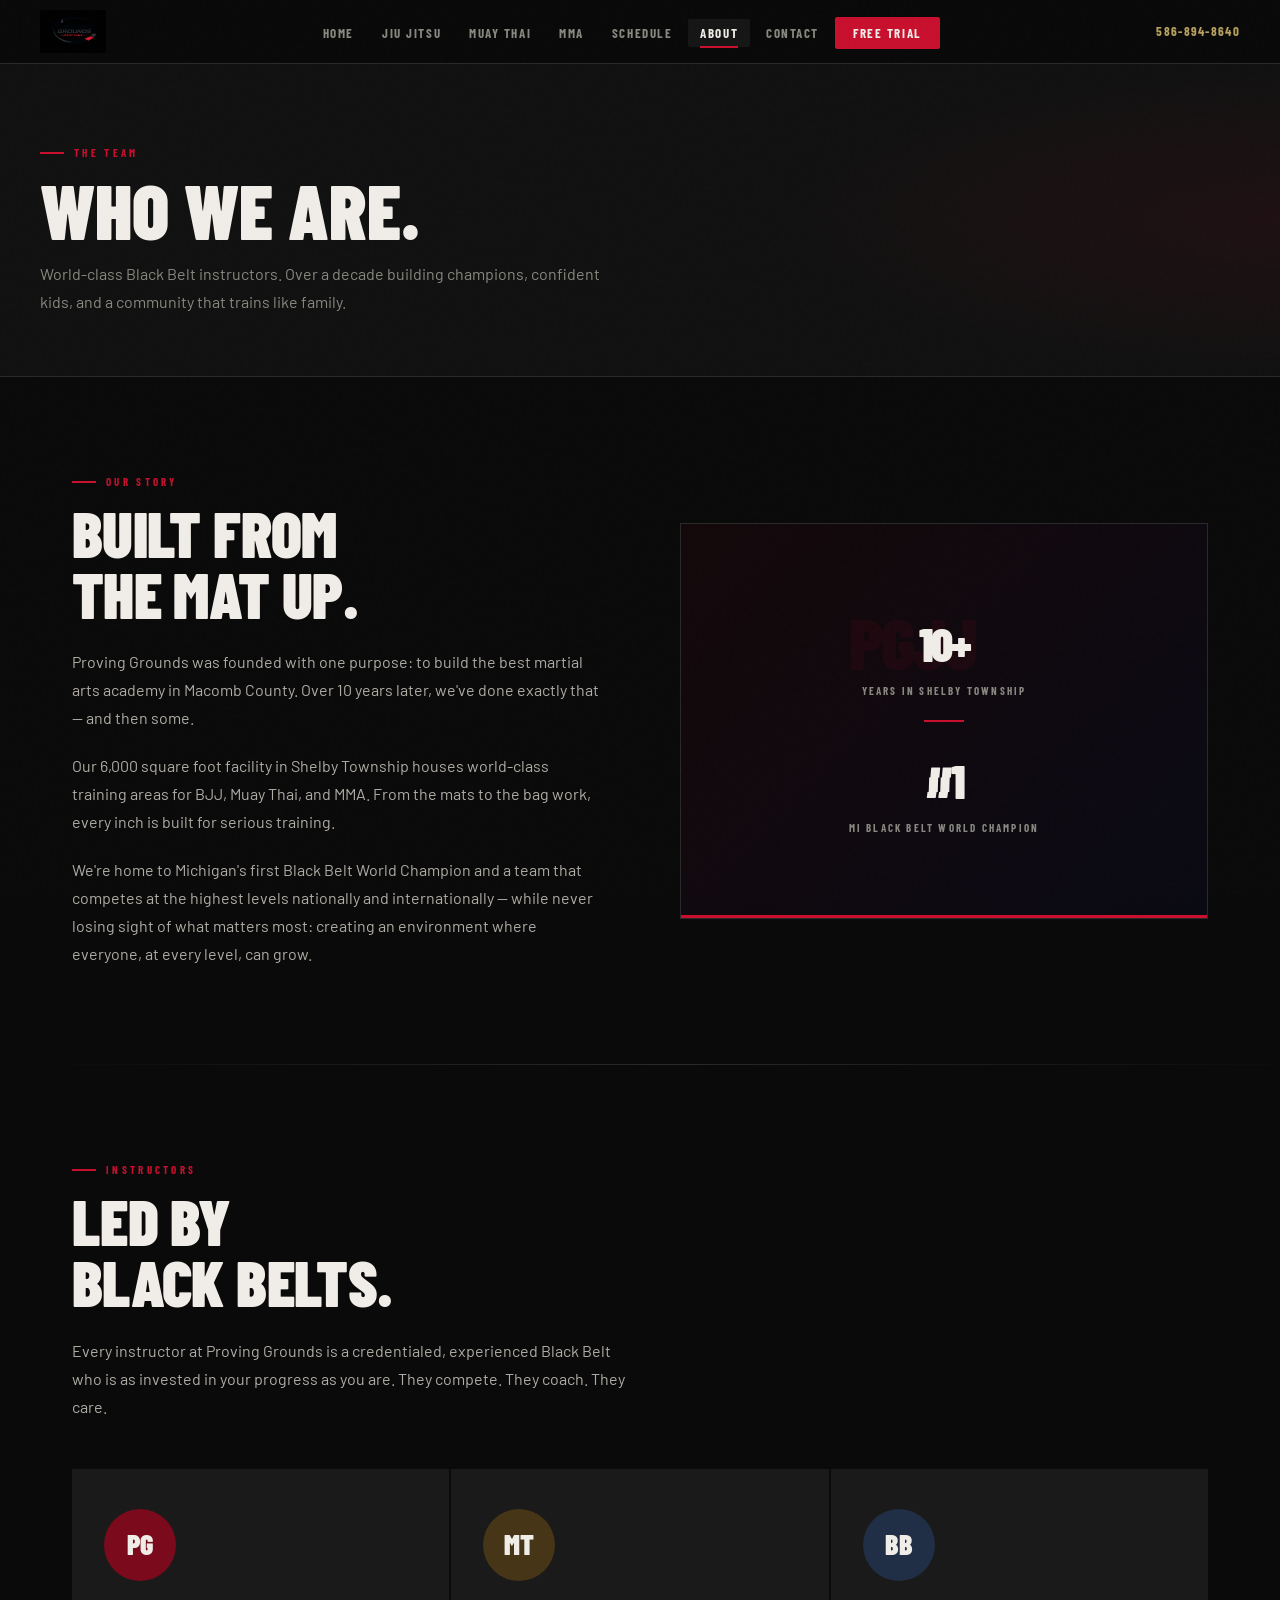
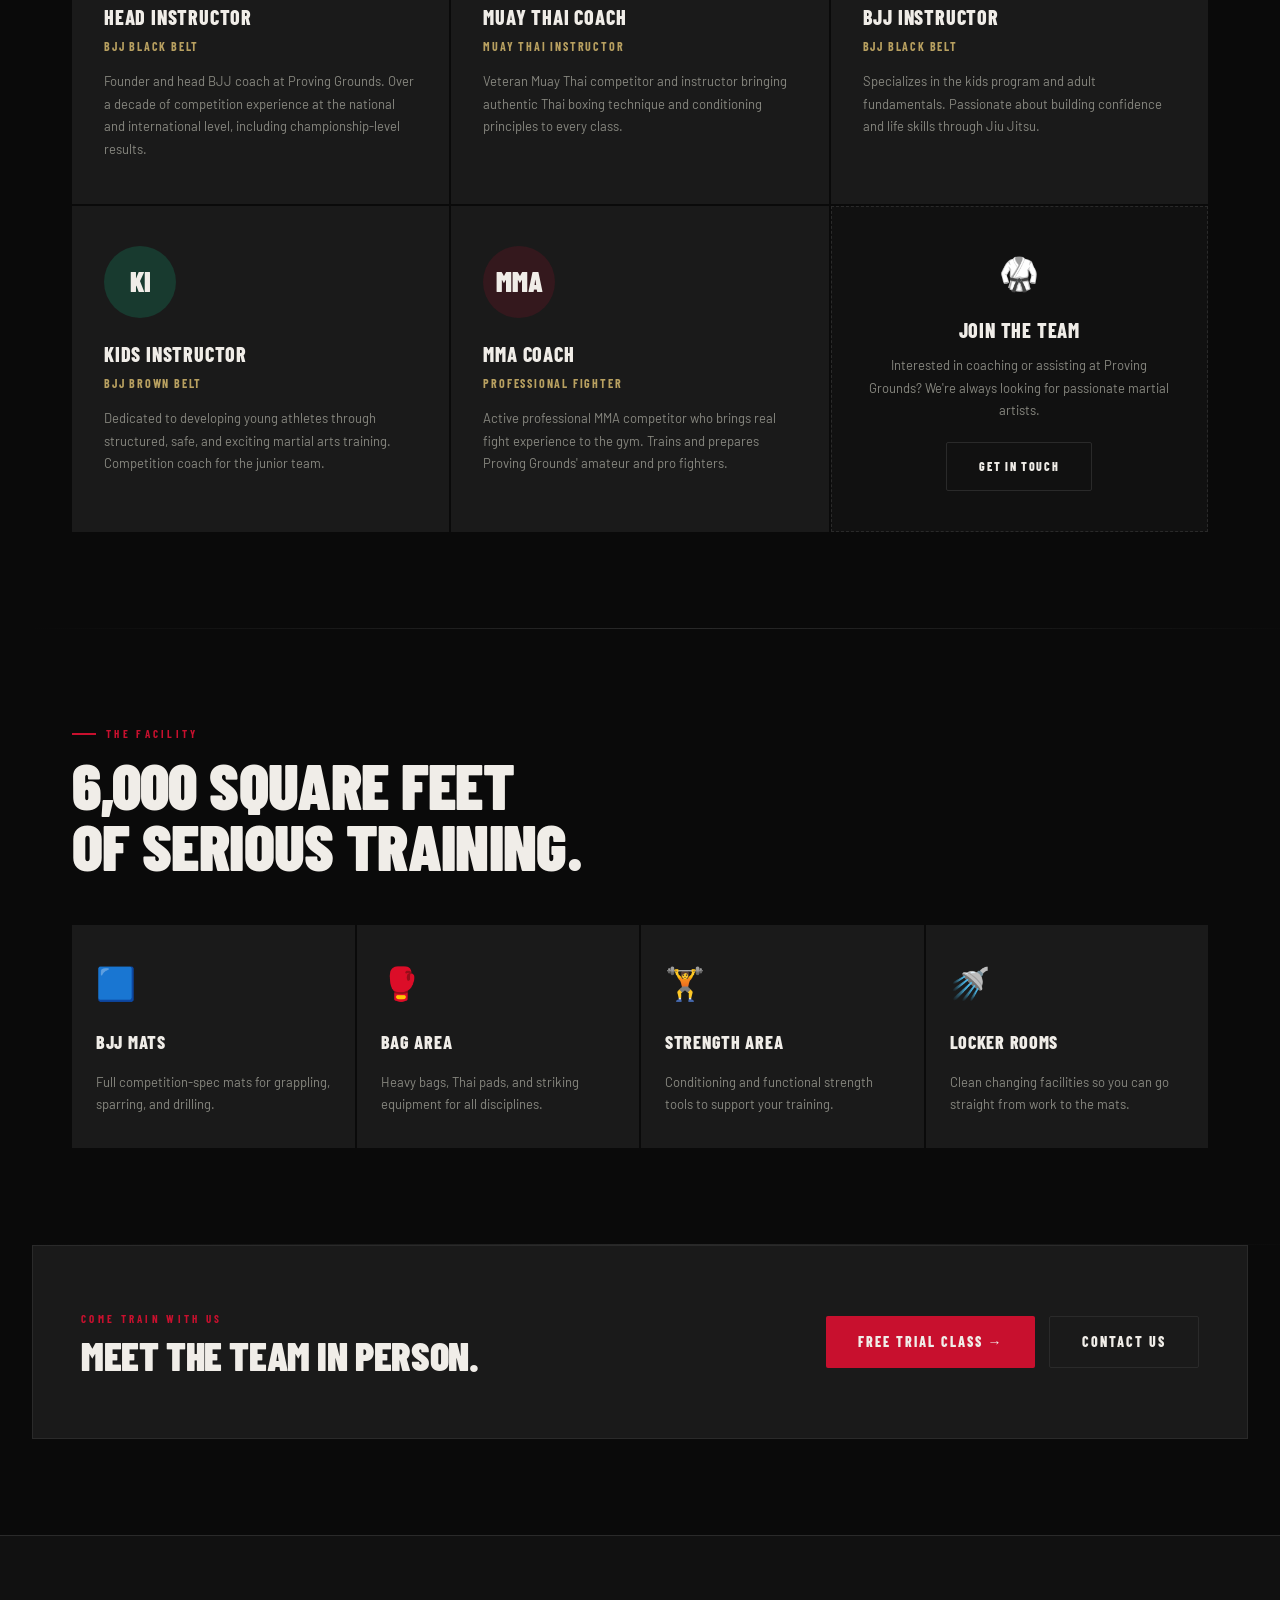
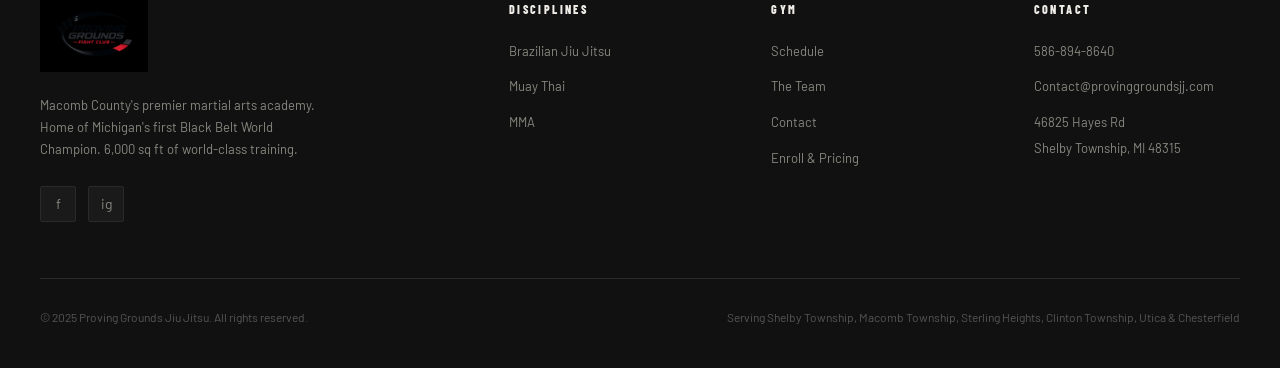
==== about.html @ e51a96b3 "SEO: Open Graph image (1200x630 logo on white), titles, and meta tags Co-authored-by: Cursor <cursor" ====
<!DOCTYPE html>
<html lang="en">
<head>
  <meta charset="UTF-8">
  <meta name="viewport" content="width=device-width, initial-scale=1.0">
  <meta name="description" content="Meet the coaches behind Proving Grounds Fight Club — credentialed Black Belts in BJJ, Muay Thai, and MMA. A decade of building competitors and confident students in Shelby Township.">
  <meta name="theme-color" content="#0a0a0a">
  <meta name="robots" content="index,follow">
  <link rel="canonical" href="https://adventurini.github.io/provinggrounds/about.html">
  <title>About Our Team &amp; Story | Proving Grounds Fight Club — Shelby Township, MI</title>
  <meta property="og:locale" content="en_US">
  <meta property="og:site_name" content="Proving Grounds Fight Club">
  <meta property="og:type" content="website">
  <meta property="og:url" content="https://adventurini.github.io/provinggrounds/about.html">
  <meta property="og:title" content="About Our Team &amp; Story | Proving Grounds Fight Club — Shelby Township, MI">
  <meta property="og:description" content="Meet the coaches behind Proving Grounds Fight Club — credentialed Black Belts in BJJ, Muay Thai, and MMA. A decade of building competitors and confident students in Shelby Township.">
  <meta property="og:image" content="https://adventurini.github.io/provinggrounds/images/og-preview.png">
  <meta property="og:image:secure_url" content="https://adventurini.github.io/provinggrounds/images/og-preview.png">
  <meta property="og:image:type" content="image/png">
  <meta property="og:image:width" content="1200">
  <meta property="og:image:height" content="630">
  <meta property="og:image:alt" content="Proving Grounds Fight Club logo on white">
  <meta name="twitter:card" content="summary_large_image">
  <meta name="twitter:title" content="About Our Team &amp; Story | Proving Grounds Fight Club — Shelby Township, MI">
  <meta name="twitter:description" content="Meet the coaches behind Proving Grounds Fight Club — credentialed Black Belts in BJJ, Muay Thai, and MMA. A decade of building competitors and confident students in Shelby Township.">
  <meta name="twitter:image" content="https://adventurini.github.io/provinggrounds/images/og-preview.png">
  <link rel="stylesheet" href="style.css">
</head>
<body>

<nav id="pg-nav"></nav>

<div class="page">

  <div class="page-hero">
    <div class="page-hero-inner">
      <div class="section-eyebrow fade-up fade-up-1">The Team</div>
      <h1 class="fade-up fade-up-2">Who We Are.</h1>
      <p class="fade-up fade-up-3">World-class Black Belt instructors. Over a decade building champions, confident kids, and a community that trains like family.</p>
    </div>
  </div>

  <!-- ABOUT COPY -->
  <section>
    <div class="split">
      <div class="split-text">
        <div class="section-eyebrow">Our Story</div>
        <h2>Built From<br>The Mat Up.</h2>
        <p style="margin-bottom:20px;">Proving Grounds was founded with one purpose: to build the best martial arts academy in Macomb County. Over 10 years later, we've done exactly that — and then some.</p>
        <p style="margin-bottom:20px;">Our 6,000 square foot facility in Shelby Township houses world-class training areas for BJJ, Muay Thai, and MMA. From the mats to the bag work, every inch is built for serious training.</p>
        <p>We're home to Michigan's first Black Belt World Champion and a team that competes at the highest levels nationally and internationally — while never losing sight of what matters most: creating an environment where everyone, at every level, can grow.</p>
      </div>
      <div class="split-visual">
        <div class="split-visual-inner" style="background: linear-gradient(135deg, #14080a 0%, #0a0a14 100%);">
          <div style="padding:40px; text-align:center;">
            <div style="font-family:var(--font-display); font-weight:900; font-size:72px; color:rgba(200,16,46,0.08); text-transform:uppercase; line-height:1; position:absolute;">PGJJ</div>
            <div style="position:relative; display:flex; flex-direction:column; gap:20px;">
              <div>
                <div style="font-family:var(--font-display); font-weight:900; font-size:48px; color:var(--white);">10+</div>
                <div style="font-family:var(--font-display); font-weight:700; font-size:11px; letter-spacing:0.2em; text-transform:uppercase; color:var(--muted);">Years in Shelby Township</div>
              </div>
              <div style="width:40px; height:2px; background:var(--red); margin:0 auto;"></div>
              <div>
                <div style="font-family:var(--font-display); font-weight:900; font-size:48px; color:var(--white);">#1</div>
                <div style="font-family:var(--font-display); font-weight:700; font-size:11px; letter-spacing:0.2em; text-transform:uppercase; color:var(--muted);">MI Black Belt World Champion</div>
              </div>
            </div>
          </div>
        </div>
      </div>
    </div>
  </section>

  <div class="divider"></div>

  <!-- TEAM -->
  <section>
    <div class="section-eyebrow">Instructors</div>
    <h2>Led by<br>Black Belts.</h2>
    <p style="max-width:560px; margin-bottom:0;">Every instructor at Proving Grounds is a credentialed, experienced Black Belt who is as invested in your progress as you are. They compete. They coach. They care.</p>
    <div class="team-grid">
      <div class="team-card">
        <div class="team-avatar">PG</div>
        <h3>Head Instructor</h3>
        <span class="rank">BJJ Black Belt</span>
        <p>Founder and head BJJ coach at Proving Grounds. Over a decade of competition experience at the national and international level, including championship-level results.</p>
      </div>
      <div class="team-card">
        <div class="team-avatar" style="background: rgba(245,158,11,0.2);">MT</div>
        <h3>Muay Thai Coach</h3>
        <span class="rank">Muay Thai Instructor</span>
        <p>Veteran Muay Thai competitor and instructor bringing authentic Thai boxing technique and conditioning principles to every class.</p>
      </div>
      <div class="team-card">
        <div class="team-avatar" style="background: rgba(59,130,246,0.2);">BB</div>
        <h3>BJJ Instructor</h3>
        <span class="rank">BJJ Black Belt</span>
        <p>Specializes in the kids program and adult fundamentals. Passionate about building confidence and life skills through Jiu Jitsu.</p>
      </div>
      <div class="team-card">
        <div class="team-avatar" style="background: rgba(16,185,129,0.2);">KI</div>
        <h3>Kids Instructor</h3>
        <span class="rank">BJJ Brown Belt</span>
        <p>Dedicated to developing young athletes through structured, safe, and exciting martial arts training. Competition coach for the junior team.</p>
      </div>
      <div class="team-card">
        <div class="team-avatar" style="background: rgba(200,16,46,0.15);">MMA</div>
        <h3>MMA Coach</h3>
        <span class="rank">Professional Fighter</span>
        <p>Active professional MMA competitor who brings real fight experience to the gym. Trains and prepares Proving Grounds' amateur and pro fighters.</p>
      </div>
      <div class="team-card" style="display:flex; flex-direction:column; align-items:center; justify-content:center; text-align:center; background:var(--deep); border:1px dashed var(--border);">
        <div style="font-size:32px; margin-bottom:16px;">🥋</div>
        <h3 style="margin-bottom:8px;">Join the Team</h3>
        <p style="font-size:13px; margin-bottom:20px;">Interested in coaching or assisting at Proving Grounds? We're always looking for passionate martial artists.</p>
        <a href="contact.html" class="btn btn-outline" style="font-size:12px;">Get in Touch</a>
      </div>
    </div>
  </section>

  <div class="divider"></div>

  <!-- FACILITY -->
  <section>
    <div class="section-eyebrow">The Facility</div>
    <h2>6,000 Square Feet<br>of Serious Training.</h2>
    <div class="disciplines" style="margin-top:48px; grid-template-columns: repeat(4, 1fr);">
      <div class="disc-card" style="cursor:default; padding:32px 24px;">
        <span class="disc-icon">🟦</span>
        <h3 style="font-size:18px;">BJJ Mats</h3>
        <p style="font-size:13px;">Full competition-spec mats for grappling, sparring, and drilling.</p>
      </div>
      <div class="disc-card" style="cursor:default; padding:32px 24px;">
        <span class="disc-icon">🥊</span>
        <h3 style="font-size:18px;">Bag Area</h3>
        <p style="font-size:13px;">Heavy bags, Thai pads, and striking equipment for all disciplines.</p>
      </div>
      <div class="disc-card" style="cursor:default; padding:32px 24px;">
        <span class="disc-icon">🏋️</span>
        <h3 style="font-size:18px;">Strength Area</h3>
        <p style="font-size:13px;">Conditioning and functional strength tools to support your training.</p>
      </div>
      <div class="disc-card" style="cursor:default; padding:32px 24px;">
        <span class="disc-icon">🚿</span>
        <h3 style="font-size:18px;">Locker Rooms</h3>
        <p style="font-size:13px;">Clean changing facilities so you can go straight from work to the mats.</p>
      </div>
    </div>
  </section>

  <div class="divider"></div>

  <!-- CTA -->
  <div style="background: var(--charcoal); border: 1px solid var(--border); margin: 0 32px 96px; padding: 64px 48px; display:flex; align-items:center; justify-content:space-between; flex-wrap:wrap; gap:32px;">
    <div>
      <div style="font-family:var(--font-display); font-weight:700; font-size:11px; letter-spacing:0.3em; text-transform:uppercase; color:var(--red); margin-bottom:8px;">Come Train With Us</div>
      <h2 style="font-size:40px; margin-bottom:0;">Meet the team in person.</h2>
    </div>
    <div class="btn-group">
      <a href="https://provinggroundsjj.sites.zenplanner.com/freeTrial.cfm" target="_blank" class="btn btn-primary">Free Trial Class →</a>
      <a href="contact.html" class="btn btn-outline">Contact Us</a>
    </div>
  </div>

</div>

<footer id="pg-footer"></footer>
<script src="shared.js"></script>
</body>
</html>
---- style.css ----
@import url('https://fonts.googleapis.com/css2?family=Barlow+Condensed:wght@400;600;700;800;900&family=Barlow:wght@300;400;500;600&family=Oswald:wght@700&display=swap');

:root {
  --black: #0a0a0a;
  --deep: #111111;
  --charcoal: #1a1a1a;
  --panel: #1f1f1f;
  --border: #2a2a2a;
  --red: #c8102e;
  --red-glow: #e01535;
  --red-dim: #7a0a1c;
  --white: #f0ede8;
  --muted: #888880;
  --gold: #b8a060;
  --font-display: 'Barlow Condensed', sans-serif;
  --font-body: 'Barlow', sans-serif;
}

*, *::before, *::after { box-sizing: border-box; margin: 0; padding: 0; }

html { scroll-behavior: smooth; }

body {
  background: var(--black);
  color: var(--white);
  font-family: var(--font-body);
  font-size: 16px;
  line-height: 1.6;
  overflow-x: hidden;
}

/* ── NOISE OVERLAY ── */
body::before {
  content: '';
  position: fixed;
  inset: 0;
  background-image: url("data:image/svg+xml,%3Csvg viewBox='0 0 256 256' xmlns='http://www.w3.org/2000/svg'%3E%3Cfilter id='noise'%3E%3CfeTurbulence type='fractalNoise' baseFrequency='0.9' numOctaves='4' stitchTiles='stitch'/%3E%3C/filter%3E%3Crect width='100%25' height='100%25' filter='url(%23noise)' opacity='0.04'/%3E%3C/svg%3E");
  pointer-events: none;
  z-index: 9999;
  opacity: 0.35;
}

/* ── NAV ── */
nav {
  position: fixed;
  top: 0; left: 0; right: 0;
  z-index: 1000;
  background: rgba(10,10,10,0.92);
  backdrop-filter: blur(12px);
  border-bottom: 1px solid var(--border);
  height: 64px;
  display: flex;
  align-items: center;
  padding: 0 32px;
}

.nav-inner {
  width: 100%;
  max-width: 1200px;
  margin: 0 auto;
  display: flex;
  align-items: center;
  justify-content: space-between;
}

.nav-logo {
  text-decoration: none;
  display: flex;
  align-items: center;
  flex-shrink: 0;
  line-height: 0;
}

.nav-logo img {
  height: 44px;
  width: auto;
  max-width: min(48vw, 200px);
  object-fit: contain;
  display: block;
}

.nav-links {
  display: flex;
  align-items: center;
  gap: 4px;
  list-style: none;
}

.nav-links a {
  color: var(--muted);
  text-decoration: none;
  font-family: var(--font-display);
  font-weight: 700;
  font-size: 13px;
  letter-spacing: 0.12em;
  text-transform: uppercase;
  padding: 6px 12px;
  border-radius: 2px;
  transition: color 0.2s, background 0.2s;
  position: relative;
}

.nav-links a:hover, .nav-links a.active {
  color: var(--white);
  background: rgba(255,255,255,0.05);
}

.nav-links a.active::after {
  content: '';
  position: absolute;
  bottom: -1px; left: 12px; right: 12px;
  height: 2px;
  background: var(--red);
}

.nav-cta {
  background: var(--red) !important;
  color: var(--white) !important;
  padding: 8px 18px !important;
  border-radius: 2px;
}

.nav-cta:hover { background: var(--red-glow) !important; }

.nav-phone {
  font-family: var(--font-display);
  font-weight: 700;
  font-size: 13px;
  letter-spacing: 0.1em;
  color: var(--gold);
  text-decoration: none;
  margin-left: 12px;
}

/* Mobile nav toggle */
.nav-toggle {
  display: none;
  flex-direction: column;
  gap: 5px;
  cursor: pointer;
  padding: 4px;
}

.nav-toggle span {
  display: block;
  width: 24px;
  height: 2px;
  background: var(--white);
  transition: all 0.3s;
}

/* ── PAGE WRAPPER ── */
.page { padding-top: 64px; }

/* ── HERO ── */
.hero {
  position: relative;
  min-height: 88vh;
  display: flex;
  align-items: center;
  overflow: hidden;
}

.hero-bg {
  position: absolute;
  inset: 0;
  background: linear-gradient(135deg, #0a0a0a 0%, #1a0508 50%, #0a0a0a 100%);
}

.hero-bg::after {
  content: '';
  position: absolute;
  inset: 0;
  background: 
    radial-gradient(ellipse 60% 50% at 70% 50%, rgba(200,16,46,0.12) 0%, transparent 70%),
    radial-gradient(ellipse 40% 60% at 20% 80%, rgba(200,16,46,0.06) 0%, transparent 60%);
}

.hero-grid {
  position: absolute;
  inset: 0;
  background-image: 
    linear-gradient(rgba(200,16,46,0.04) 1px, transparent 1px),
    linear-gradient(90deg, rgba(200,16,46,0.04) 1px, transparent 1px);
  background-size: 60px 60px;
}

.hero-content {
  position: relative;
  z-index: 2;
  padding: 80px 32px;
  max-width: 1200px;
  margin: 0 auto;
  width: 100%;
}

.hero-eyebrow {
  font-family: var(--font-display);
  font-weight: 700;
  font-size: 12px;
  letter-spacing: 0.3em;
  text-transform: uppercase;
  color: var(--red);
  margin-bottom: 20px;
  display: flex;
  align-items: center;
  gap: 12px;
}

.hero-eyebrow::before {
  content: '';
  display: block;
  width: 32px;
  height: 2px;
  background: var(--red);
}

.hero h1 {
  font-family: var(--font-display);
  font-weight: 900;
  font-size: clamp(52px, 8vw, 110px);
  line-height: 0.92;
  text-transform: uppercase;
  letter-spacing: -0.01em;
  margin-bottom: 28px;
}

.hero h1 em {
  font-style: normal;
  color: var(--red);
  display: block;
}

.hero-sub {
  font-size: 17px;
  color: var(--muted);
  max-width: 520px;
  margin-bottom: 44px;
  line-height: 1.7;
  font-weight: 400;
}

.hero-badges {
  display: flex;
  gap: 32px;
  margin-bottom: 48px;
  flex-wrap: wrap;
}

.hero-badge {
  display: flex;
  flex-direction: column;
}

.hero-badge strong {
  font-family: var(--font-display);
  font-weight: 900;
  font-size: 36px;
  line-height: 1;
  color: var(--white);
}

.hero-badge span {
  font-size: 11px;
  letter-spacing: 0.15em;
  text-transform: uppercase;
  color: var(--muted);
  font-weight: 600;
}

.btn-group { display: flex; gap: 14px; flex-wrap: wrap; }

.btn {
  display: inline-flex;
  align-items: center;
  gap: 8px;
  font-family: var(--font-display);
  font-weight: 800;
  font-size: 14px;
  letter-spacing: 0.14em;
  text-transform: uppercase;
  padding: 14px 32px;
  border-radius: 2px;
  text-decoration: none;
  transition: all 0.2s;
  cursor: pointer;
  border: none;
}

.btn-primary {
  background: var(--red);
  color: var(--white);
}

.btn-primary:hover {
  background: var(--red-glow);
  transform: translateY(-1px);
  box-shadow: 0 8px 24px rgba(200,16,46,0.35);
}

.btn-outline {
  background: transparent;
  color: var(--white);
  border: 1px solid var(--border);
}

.btn-outline:hover {
  border-color: var(--white);
  background: rgba(255,255,255,0.05);
}

/* ── SECTIONS ── */
section {
  padding: 96px 32px;
  max-width: 1200px;
  margin: 0 auto;
  width: 100%;
}

.section-wrap {
  width: 100%;
}

.section-eyebrow {
  font-family: var(--font-display);
  font-weight: 700;
  font-size: 11px;
  letter-spacing: 0.3em;
  text-transform: uppercase;
  color: var(--red);
  margin-bottom: 12px;
  display: flex;
  align-items: center;
  gap: 10px;
}

.section-eyebrow::before {
  content: '';
  width: 24px;
  height: 2px;
  background: var(--red);
}

h2 {
  font-family: var(--font-display);
  font-weight: 900;
  font-size: clamp(36px, 5vw, 64px);
  text-transform: uppercase;
  line-height: 0.95;
  letter-spacing: -0.01em;
  margin-bottom: 24px;
}

h3 {
  font-family: var(--font-display);
  font-weight: 800;
  font-size: 24px;
  text-transform: uppercase;
  letter-spacing: 0.04em;
}

p { color: #b0aca6; line-height: 1.75; }

/* ── DISCIPLINE CARDS ── */
.disciplines {
  display: grid;
  grid-template-columns: repeat(3, 1fr);
  gap: 2px;
  margin-top: 56px;
}

.disc-card {
  position: relative;
  background: var(--charcoal);
  padding: 48px 36px;
  overflow: hidden;
  text-decoration: none;
  color: var(--white);
  display: block;
  transition: background 0.3s;
}

.disc-card::before {
  content: '';
  position: absolute;
  top: 0; left: 0;
  width: 3px;
  height: 0;
  background: var(--red);
  transition: height 0.4s ease;
}

.disc-card:hover::before { height: 100%; }
.disc-card:hover { background: #202020; }

.disc-number {
  font-family: var(--font-display);
  font-weight: 900;
  font-size: 80px;
  line-height: 1;
  color: rgba(255,255,255,0.04);
  position: absolute;
  top: 16px; right: 20px;
}

.disc-icon {
  font-size: 32px;
  margin-bottom: 20px;
  display: block;
}

.disc-card h3 { margin-bottom: 14px; font-size: 26px; }
.disc-card p { font-size: 14px; color: var(--muted); }

.disc-arrow {
  margin-top: 28px;
  display: inline-flex;
  align-items: center;
  gap: 8px;
  font-family: var(--font-display);
  font-weight: 700;
  font-size: 12px;
  letter-spacing: 0.15em;
  text-transform: uppercase;
  color: var(--red);
}

/* ── DIVIDER ── */
.divider {
  width: 100%;
  height: 1px;
  background: linear-gradient(90deg, transparent, var(--border), transparent);
  margin: 0 32px;
}

/* ── SPLIT SECTION ── */
.split {
  display: grid;
  grid-template-columns: 1fr 1fr;
  gap: 80px;
  align-items: center;
}

.split-text { }
.split-visual {
  position: relative;
}

.split-visual-inner {
  background: var(--charcoal);
  border: 1px solid var(--border);
  aspect-ratio: 4/3;
  display: flex;
  align-items: center;
  justify-content: center;
  font-family: var(--font-display);
  font-weight: 900;
  font-size: 80px;
  color: rgba(255,255,255,0.06);
  text-transform: uppercase;
  letter-spacing: -0.03em;
  overflow: hidden;
  position: relative;
}

.split-visual-inner::after {
  content: '';
  position: absolute;
  bottom: 0; left: 0; right: 0;
  height: 3px;
  background: var(--red);
}

/* ── SCHEDULE TABLE ── */
.schedule-grid {
  display: grid;
  grid-template-columns: repeat(7, 1fr);
  gap: 2px;
  margin-top: 48px;
}

.schedule-col-header {
  background: var(--red);
  padding: 14px 8px;
  font-family: var(--font-display);
  font-weight: 800;
  font-size: 13px;
  letter-spacing: 0.1em;
  text-transform: uppercase;
  text-align: center;
}

.schedule-slot {
  background: var(--charcoal);
  padding: 10px 8px;
  font-size: 11px;
  text-align: center;
  color: var(--muted);
  min-height: 52px;
  display: flex;
  flex-direction: column;
  align-items: center;
  justify-content: center;
  gap: 2px;
  border-bottom: 1px solid var(--border);
}

.schedule-slot.bjj { border-top: 2px solid #3b82f6; }
.schedule-slot.muaythai { border-top: 2px solid #f59e0b; }
.schedule-slot.mma { border-top: 2px solid var(--red); }
.schedule-slot.kids { border-top: 2px solid #10b981; }
.schedule-slot.empty { background: var(--deep); }

.slot-time {
  font-family: var(--font-display);
  font-weight: 700;
  font-size: 13px;
  color: var(--white);
}

.slot-label {
  font-size: 10px;
  letter-spacing: 0.1em;
  text-transform: uppercase;
  font-weight: 600;
}

/* ── STATS BAR ── */
.stats-bar {
  background: var(--charcoal);
  border-top: 1px solid var(--border);
  border-bottom: 1px solid var(--border);
  padding: 48px 32px;
}

.stats-inner {
  max-width: 1200px;
  margin: 0 auto;
  display: grid;
  grid-template-columns: repeat(4, 1fr);
  gap: 2px;
}

.stat {
  padding: 32px;
  text-align: center;
  border-right: 1px solid var(--border);
}

.stat:last-child { border-right: none; }

.stat-num {
  font-family: var(--font-display);
  font-weight: 900;
  font-size: 52px;
  line-height: 1;
  color: var(--white);
  display: block;
}

.stat-num span { color: var(--red); }

.stat-label {
  font-family: var(--font-display);
  font-weight: 600;
  font-size: 12px;
  letter-spacing: 0.2em;
  text-transform: uppercase;
  color: var(--muted);
  margin-top: 6px;
  display: block;
}

/* ── TEAM CARDS ── */
.team-grid {
  display: grid;
  grid-template-columns: repeat(3, 1fr);
  gap: 2px;
  margin-top: 48px;
}

.team-card {
  background: var(--charcoal);
  padding: 40px 32px;
  border-bottom: 3px solid transparent;
  transition: border-color 0.3s, background 0.3s;
}

.team-card:hover {
  background: #202020;
  border-color: var(--red);
}

.team-avatar {
  width: 72px;
  height: 72px;
  background: var(--red-dim);
  border-radius: 50%;
  margin-bottom: 20px;
  display: flex;
  align-items: center;
  justify-content: center;
  font-family: var(--font-display);
  font-weight: 900;
  font-size: 28px;
  color: var(--white);
}

.team-card h3 { font-size: 20px; margin-bottom: 4px; }
.team-card .rank {
  font-size: 12px;
  letter-spacing: 0.15em;
  text-transform: uppercase;
  color: var(--gold);
  font-weight: 700;
  font-family: var(--font-display);
  margin-bottom: 14px;
  display: block;
}

.team-card p { font-size: 13px; color: var(--muted); }

/* ── PAGE HERO (interior pages) ── */
.page-hero {
  background: var(--deep);
  border-bottom: 1px solid var(--border);
  padding: 80px 32px 60px;
  position: relative;
  overflow: hidden;
}

.page-hero::before {
  content: '';
  position: absolute;
  top: 0; right: 0;
  width: 40%;
  height: 100%;
  background: radial-gradient(ellipse at right, rgba(200,16,46,0.08), transparent 70%);
}

.page-hero-inner {
  max-width: 1200px;
  margin: 0 auto;
  position: relative;
  z-index: 1;
}

.page-hero h1 {
  font-family: var(--font-display);
  font-weight: 900;
  font-size: clamp(44px, 6vw, 80px);
  text-transform: uppercase;
  line-height: 0.92;
  margin-bottom: 16px;
}

.page-hero p {
  font-size: 16px;
  color: var(--muted);
  max-width: 560px;
}

/* ── FOOTER ── */
footer {
  background: var(--deep);
  border-top: 1px solid var(--border);
  padding: 64px 32px 40px;
  margin-top: 96px;
}

.footer-inner {
  max-width: 1200px;
  margin: 0 auto;
}

.footer-grid {
  display: grid;
  grid-template-columns: 2fr 1fr 1fr 1fr;
  gap: 56px;
  margin-bottom: 56px;
}

.footer-logo {
  display: inline-block;
  margin-bottom: 16px;
  line-height: 0;
  text-decoration: none;
}

.footer-logo img {
  height: 72px;
  width: auto;
  max-width: min(100%, 260px);
  object-fit: contain;
  display: block;
}

.footer-brand p {
  font-size: 13px;
  color: var(--muted);
  line-height: 1.7;
  max-width: 280px;
}

.footer-col h4 {
  font-family: var(--font-display);
  font-weight: 800;
  font-size: 12px;
  letter-spacing: 0.2em;
  text-transform: uppercase;
  color: var(--white);
  margin-bottom: 18px;
}

.footer-col ul {
  list-style: none;
  display: flex;
  flex-direction: column;
  gap: 10px;
}

.footer-col a {
  color: var(--muted);
  text-decoration: none;
  font-size: 13px;
  transition: color 0.2s;
}

.footer-col a:hover { color: var(--white); }

.footer-bottom {
  border-top: 1px solid var(--border);
  padding-top: 28px;
  display: flex;
  align-items: center;
  justify-content: space-between;
}

.footer-bottom p {
  font-size: 12px;
  color: #555;
}

.social-links {
  display: flex;
  gap: 12px;
}

.social-link {
  width: 36px;
  height: 36px;
  background: var(--charcoal);
  border: 1px solid var(--border);
  border-radius: 2px;
  display: flex;
  align-items: center;
  justify-content: center;
  text-decoration: none;
  color: var(--muted);
  font-size: 14px;
  transition: all 0.2s;
}

.social-link:hover {
  background: var(--red);
  border-color: var(--red);
  color: var(--white);
}

/* ── LEGEND ── */
.legend {
  display: flex;
  gap: 24px;
  flex-wrap: wrap;
  margin-top: 20px;
}

.legend-item {
  display: flex;
  align-items: center;
  gap: 8px;
  font-size: 12px;
  letter-spacing: 0.1em;
  text-transform: uppercase;
  color: var(--muted);
  font-family: var(--font-display);
  font-weight: 700;
}

.legend-dot {
  width: 10px;
  height: 10px;
  border-radius: 50%;
}

/* ── CONTACT FORM ── */
.contact-grid {
  display: grid;
  grid-template-columns: 1fr 1fr;
  gap: 64px;
  align-items: start;
}

.form-field {
  margin-bottom: 20px;
}

.form-field label {
  display: block;
  font-family: var(--font-display);
  font-weight: 700;
  font-size: 11px;
  letter-spacing: 0.2em;
  text-transform: uppercase;
  color: var(--muted);
  margin-bottom: 8px;
}

.form-field input,
.form-field textarea,
.form-field select {
  width: 100%;
  background: var(--charcoal);
  border: 1px solid var(--border);
  border-radius: 2px;
  padding: 12px 16px;
  color: var(--white);
  font-family: var(--font-body);
  font-size: 14px;
  outline: none;
  transition: border-color 0.2s;
  appearance: none;
}

.form-field input:focus,
.form-field textarea:focus {
  border-color: var(--red);
}

.form-field textarea { min-height: 120px; resize: vertical; }

.contact-info-item {
  display: flex;
  gap: 16px;
  align-items: flex-start;
  margin-bottom: 32px;
}

.contact-icon {
  width: 44px;
  height: 44px;
  background: rgba(200,16,46,0.12);
  border: 1px solid rgba(200,16,46,0.25);
  border-radius: 2px;
  display: flex;
  align-items: center;
  justify-content: center;
  font-size: 18px;
  flex-shrink: 0;
}

.contact-info-item h4 {
  font-family: var(--font-display);
  font-weight: 800;
  font-size: 13px;
  letter-spacing: 0.15em;
  text-transform: uppercase;
  color: var(--white);
  margin-bottom: 4px;
}

.contact-info-item p, .contact-info-item a {
  font-size: 14px;
  color: var(--muted);
  text-decoration: none;
}

/* ── MOBILE ── */
@media (max-width: 768px) {
  nav { padding: 0 20px; }

  .nav-links { display: none; }
  .nav-links.open {
    display: flex;
    flex-direction: column;
    position: fixed;
    top: 64px; left: 0; right: 0;
    background: var(--deep);
    border-bottom: 1px solid var(--border);
    padding: 16px;
    gap: 2px;
  }

  .nav-toggle { display: flex; }

  .nav-logo img {
    height: 36px;
    max-width: min(44vw, 160px);
  }

  .hero-content { padding: 60px 20px; }
  .hero h1 { font-size: 52px; }
  .hero-badges { gap: 20px; }

  section { padding: 64px 20px; }

  .disciplines { grid-template-columns: 1fr; }
  .split { grid-template-columns: 1fr; gap: 40px; }
  .stats-inner { grid-template-columns: repeat(2, 1fr); }
  .stat { border-right: none; border-bottom: 1px solid var(--border); }
  .schedule-grid { grid-template-columns: repeat(3, 1fr); overflow-x: auto; }
  .team-grid { grid-template-columns: 1fr; }
  .footer-grid { grid-template-columns: 1fr 1fr; gap: 32px; }
  .contact-grid { grid-template-columns: 1fr; }
  .footer-bottom { flex-direction: column; gap: 16px; }
}

/* ── ANIMATIONS ── */
@keyframes fadeUp {
  from { opacity: 0; transform: translateY(24px); }
  to { opacity: 1; transform: translateY(0); }
}

.fade-up {
  animation: fadeUp 0.6s ease forwards;
}

.fade-up-1 { animation-delay: 0.1s; opacity: 0; }
.fade-up-2 { animation-delay: 0.25s; opacity: 0; }
.fade-up-3 { animation-delay: 0.4s; opacity: 0; }
.fade-up-4 { animation-delay: 0.55s; opacity: 0; }
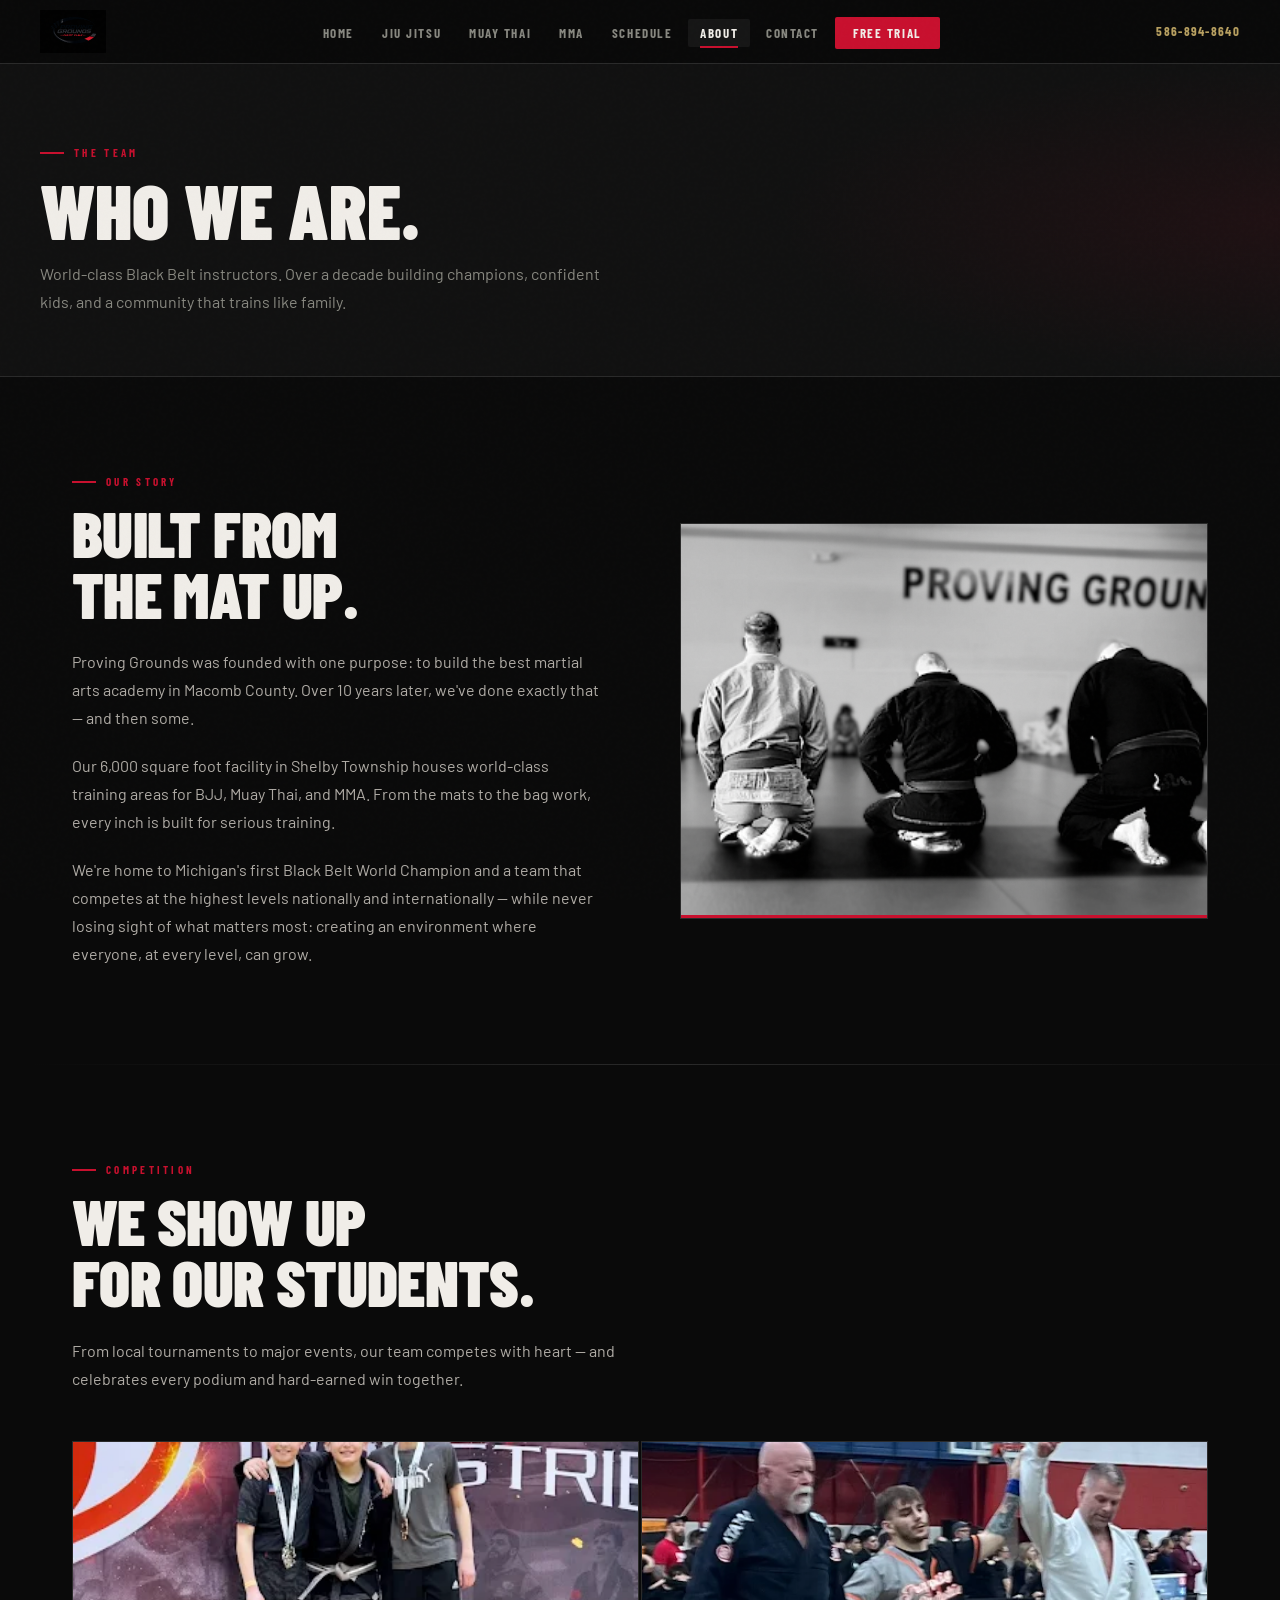
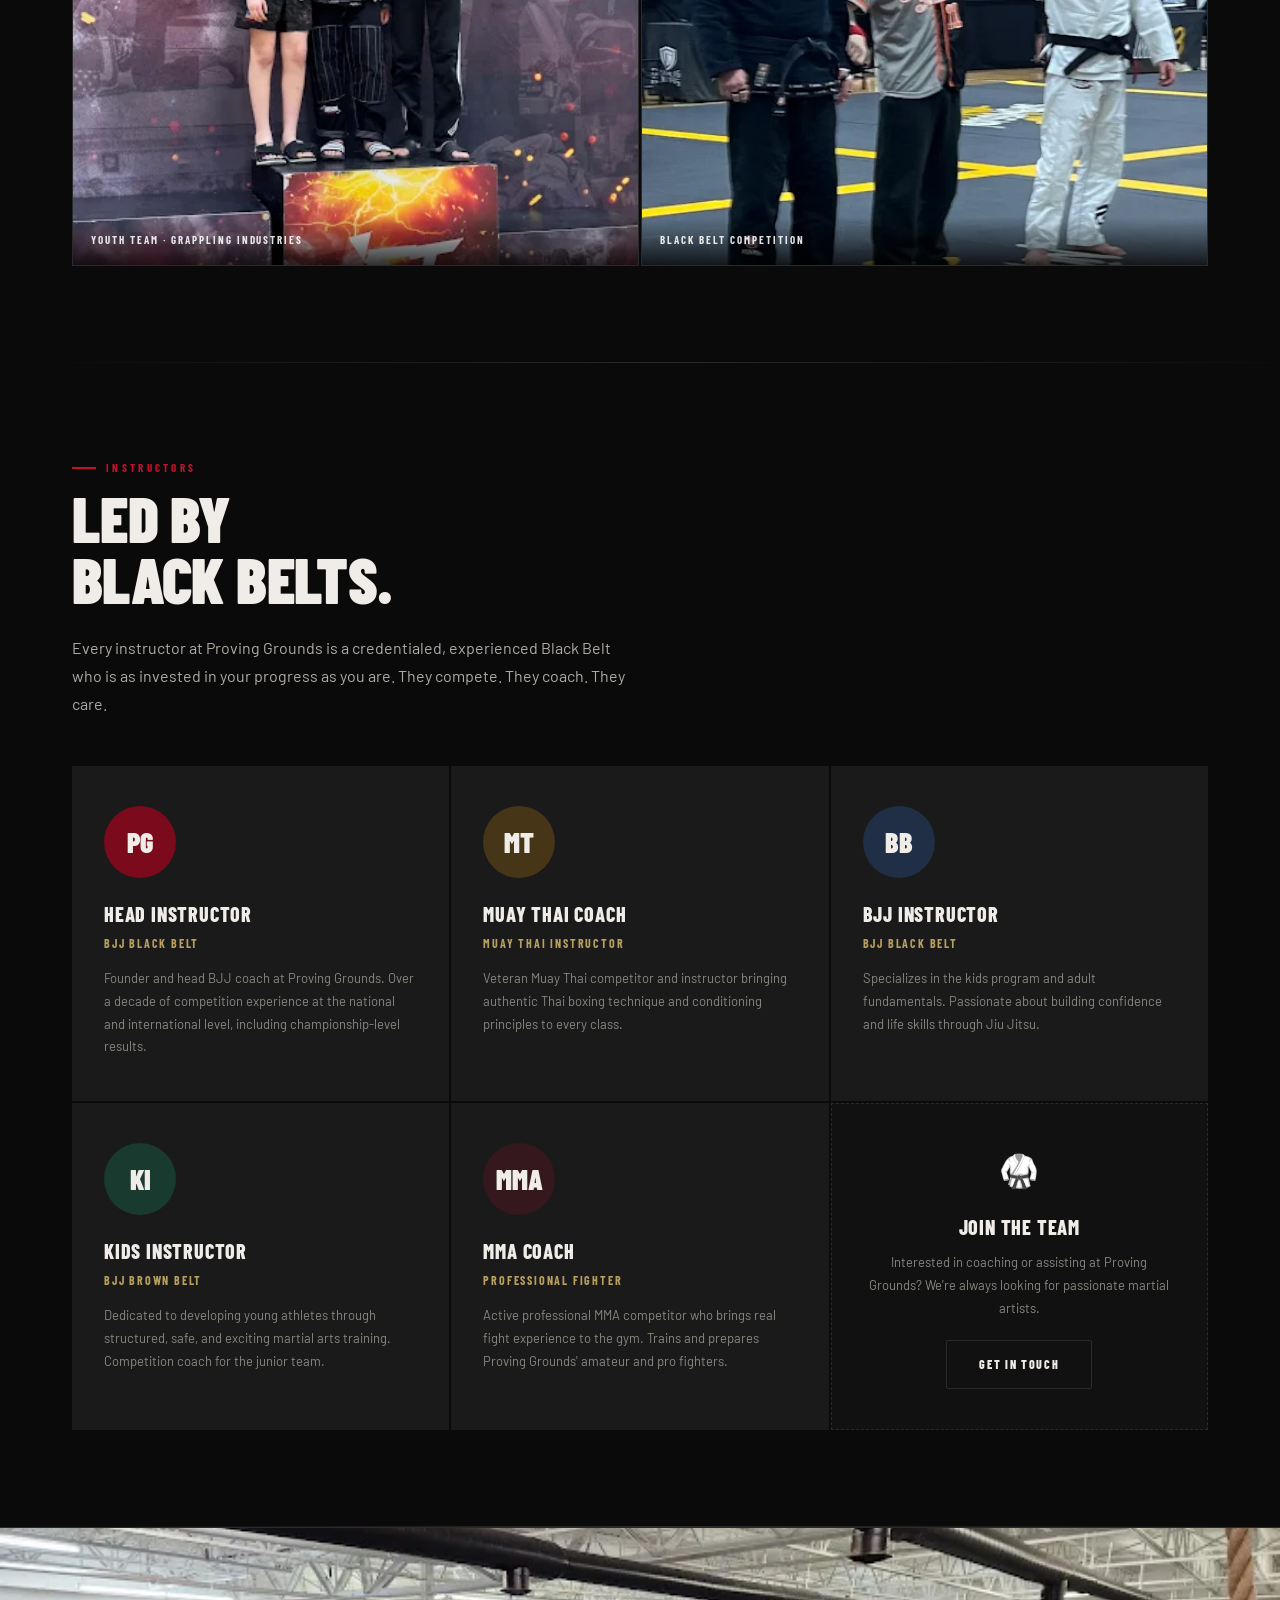
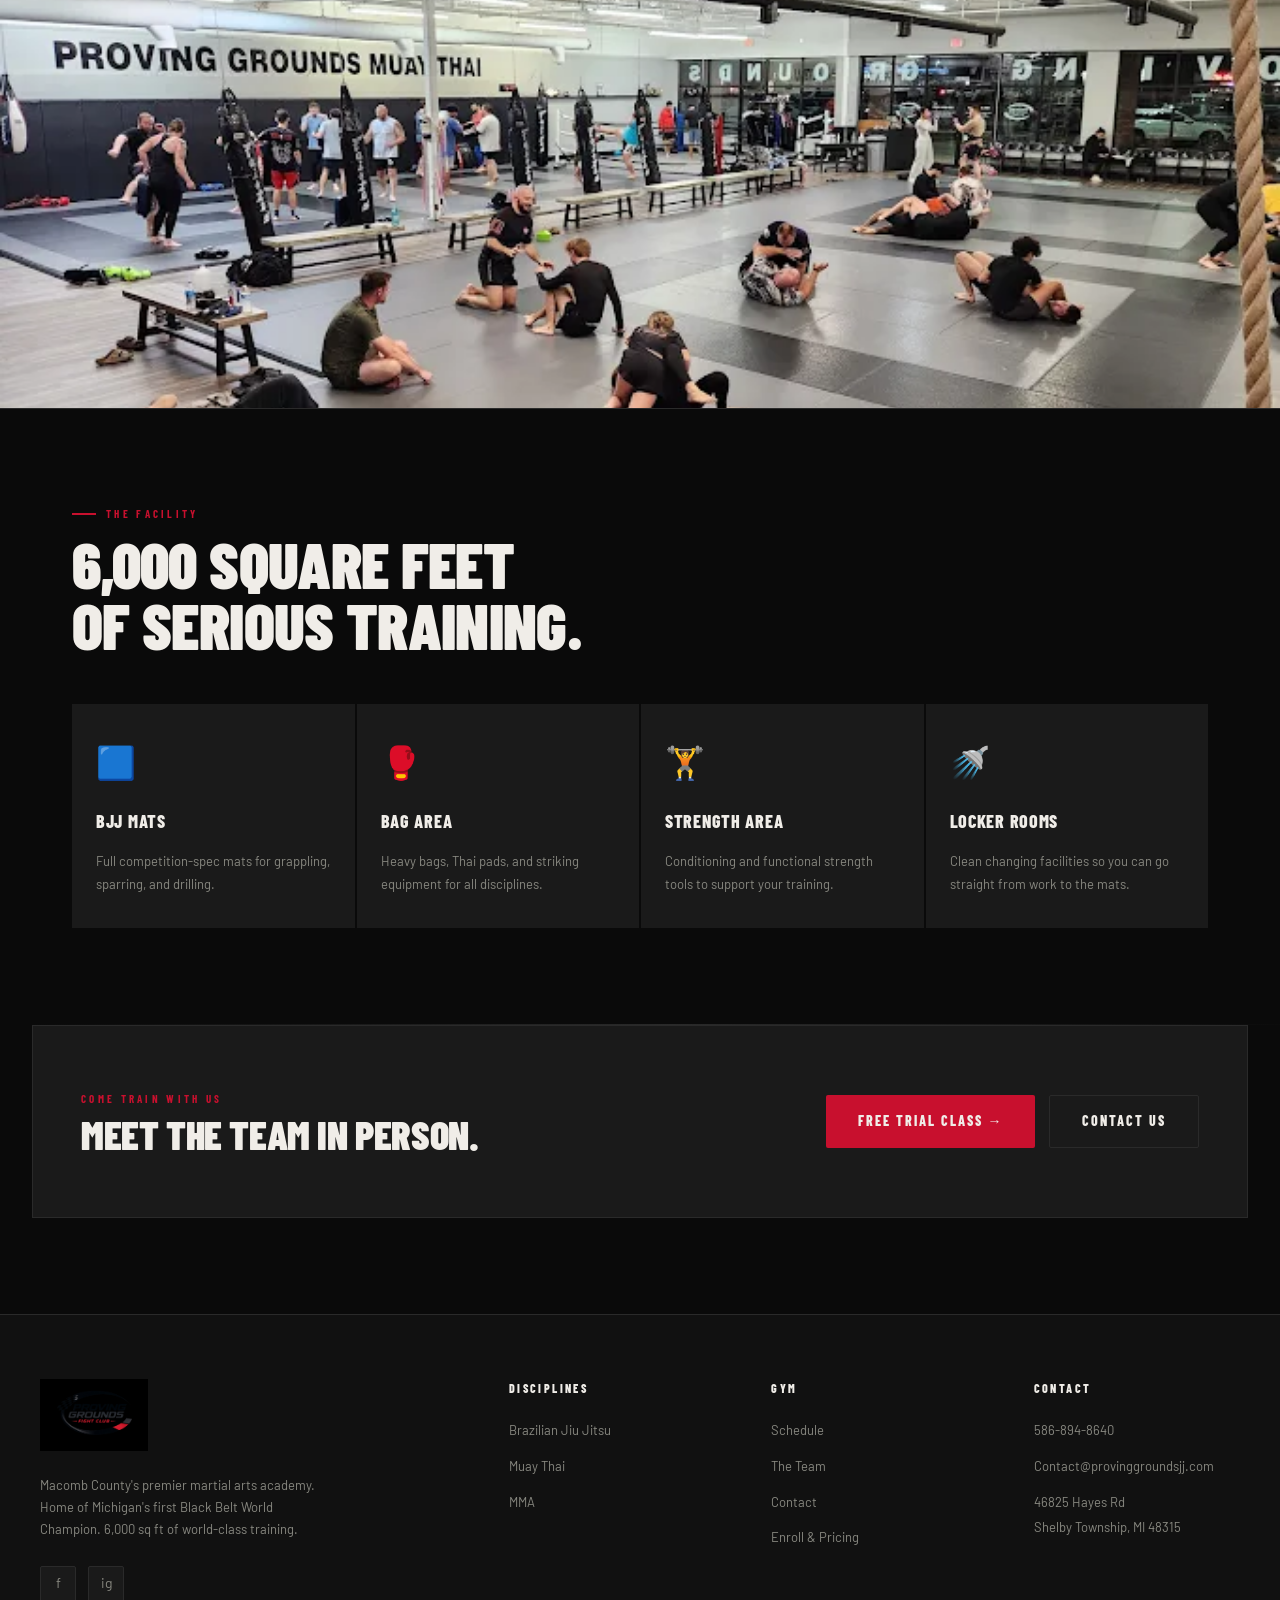
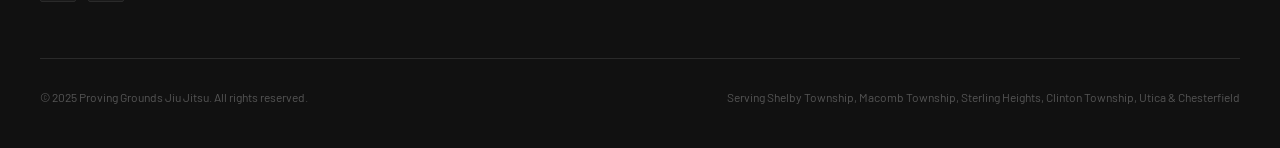
==== commit 2ca8f9a6: "Add gym and competition photography across home, about, and program pages Co-authored-by: Cursor <cu" ====
--- a/about.html
+++ b/about.html
@@ -51,23 +51,29 @@
         <p>We're home to Michigan's first Black Belt World Champion and a team that competes at the highest levels nationally and internationally — while never losing sight of what matters most: creating an environment where everyone, at every level, can grow.</p>
       </div>
       <div class="split-visual">
-        <div class="split-visual-inner" style="background: linear-gradient(135deg, #14080a 0%, #0a0a14 100%);">
-          <div style="padding:40px; text-align:center;">
-            <div style="font-family:var(--font-display); font-weight:900; font-size:72px; color:rgba(200,16,46,0.08); text-transform:uppercase; line-height:1; position:absolute;">PGJJ</div>
-            <div style="position:relative; display:flex; flex-direction:column; gap:20px;">
-              <div>
-                <div style="font-family:var(--font-display); font-weight:900; font-size:48px; color:var(--white);">10+</div>
-                <div style="font-family:var(--font-display); font-weight:700; font-size:11px; letter-spacing:0.2em; text-transform:uppercase; color:var(--muted);">Years in Shelby Township</div>
-              </div>
-              <div style="width:40px; height:2px; background:var(--red); margin:0 auto;"></div>
-              <div>
-                <div style="font-family:var(--font-display); font-weight:900; font-size:48px; color:var(--white);">#1</div>
-                <div style="font-family:var(--font-display); font-weight:700; font-size:11px; letter-spacing:0.2em; text-transform:uppercase; color:var(--muted);">MI Black Belt World Champion</div>
-              </div>
-            </div>
-          </div>
+        <div class="split-visual-inner is-photo">
+          <img src="images/bjj-class-lineup-bw.png" width="1200" height="400" alt="Black-and-white photo of BJJ students kneeling in a line on the mats facing the Proving Grounds Jiu Jitsu wall." loading="lazy">
         </div>
       </div>
+    </div>
+  </section>
+
+  <div class="divider"></div>
+
+  <!-- COMPETITION -->
+  <section>
+    <div class="section-eyebrow">Competition</div>
+    <h2>We Show Up<br>for Our Students.</h2>
+    <p style="max-width:560px; margin-bottom: 32px;">From local tournaments to major events, our team competes with heart — and celebrates every podium and hard-earned win together.</p>
+    <div class="photo-grid-2">
+      <figure>
+        <img src="images/kids-competition-podium.png" width="600" height="800" alt="Three young grapplers together on the first-place podium at a Grappling Industries tournament." loading="lazy">
+        <figcaption>Youth team · Grappling Industries</figcaption>
+      </figure>
+      <figure>
+        <img src="images/competition-victory.png" width="800" height="600" alt="Referee raises the arm of a black belt competitor after a BJJ match." loading="lazy">
+        <figcaption>Black belt competition</figcaption>
+      </figure>
     </div>
   </section>
 
@@ -120,11 +126,15 @@
 
   <div class="divider"></div>
 
+  <figure class="media-strip">
+    <img src="images/gym-floor-muay-thai.png" width="1600" height="900" alt="Wide view of the Proving Grounds training floor with students rolling and striking bags in the background." loading="lazy">
+  </figure>
+
   <!-- FACILITY -->
   <section>
     <div class="section-eyebrow">The Facility</div>
     <h2>6,000 Square Feet<br>of Serious Training.</h2>
-    <div class="disciplines" style="margin-top:48px; grid-template-columns: repeat(4, 1fr);">
+    <div class="disciplines facility-grid">
       <div class="disc-card" style="cursor:default; padding:32px 24px;">
         <span class="disc-icon">🟦</span>
         <h3 style="font-size:18px;">BJJ Mats</h3>
--- a/style.css
+++ b/style.css
@@ -149,6 +149,19 @@
   transition: all 0.3s;
 }
 
+.disciplines.facility-grid {
+  margin-top: 48px;
+  grid-template-columns: repeat(4, 1fr);
+}
+
+@media (max-width: 900px) {
+  .disciplines.facility-grid { grid-template-columns: repeat(2, 1fr); }
+}
+
+@media (max-width: 480px) {
+  .disciplines.facility-grid { grid-template-columns: 1fr; }
+}
+
 /* ── PAGE WRAPPER ── */
 .page { padding-top: 64px; }
 
@@ -167,11 +180,24 @@
   background: linear-gradient(135deg, #0a0a0a 0%, #1a0508 50%, #0a0a0a 100%);
 }
 
+.hero-bg-image {
+  position: absolute;
+  inset: 0;
+  z-index: 0;
+  background-image: var(--hero-photo);
+  background-size: cover;
+  background-position: center center;
+  background-repeat: no-repeat;
+  filter: brightness(0.72) contrast(1.08);
+}
+
 .hero-bg::after {
   content: '';
   position: absolute;
   inset: 0;
-  background: 
+  z-index: 1;
+  background:
+    linear-gradient(90deg, rgba(10,10,10,0.94) 0%, rgba(10,10,10,0.55) 48%, rgba(10,10,10,0.35) 100%),
     radial-gradient(ellipse 60% 50% at 70% 50%, rgba(200,16,46,0.12) 0%, transparent 70%),
     radial-gradient(ellipse 40% 60% at 20% 80%, rgba(200,16,46,0.06) 0%, transparent 60%);
 }
@@ -179,10 +205,12 @@
 .hero-grid {
   position: absolute;
   inset: 0;
+  z-index: 1;
   background-image: 
     linear-gradient(rgba(200,16,46,0.04) 1px, transparent 1px),
     linear-gradient(90deg, rgba(200,16,46,0.04) 1px, transparent 1px);
   background-size: 60px 60px;
+  pointer-events: none;
 }
 
 .hero-content {
@@ -192,6 +220,79 @@
   max-width: 1200px;
   margin: 0 auto;
   width: 100%;
+}
+
+/* ── FULL-WIDTH PHOTO STRIP ── */
+.media-strip {
+  width: 100%;
+  border-top: 1px solid var(--border);
+  border-bottom: 1px solid var(--border);
+  background: var(--black);
+}
+
+.media-strip img {
+  width: 100%;
+  height: clamp(220px, 42vw, 480px);
+  object-fit: cover;
+  object-position: center 38%;
+  display: block;
+}
+
+/* ── SPLIT + INLINE PHOTOS ── */
+.split-visual-inner.is-photo {
+  padding: 0;
+  background: #141414;
+}
+
+.split-visual-inner.is-photo img {
+  width: 100%;
+  height: 100%;
+  object-fit: cover;
+  object-position: center center;
+  display: block;
+}
+
+/* ── ABOUT / GALLERY GRID ── */
+.photo-grid-2 {
+  display: grid;
+  grid-template-columns: 1fr 1fr;
+  gap: 2px;
+  margin-top: 48px;
+  max-width: 1200px;
+  margin-left: auto;
+  margin-right: auto;
+}
+
+.photo-grid-2 figure {
+  margin: 0;
+  position: relative;
+  aspect-ratio: 4 / 3;
+  overflow: hidden;
+  border: 1px solid var(--border);
+  background: var(--charcoal);
+}
+
+.photo-grid-2 img {
+  width: 100%;
+  height: 100%;
+  object-fit: cover;
+  object-position: center center;
+  display: block;
+}
+
+.photo-grid-2 figcaption {
+  position: absolute;
+  left: 0;
+  right: 0;
+  bottom: 0;
+  padding: 14px 18px 16px;
+  font-family: var(--font-display);
+  font-weight: 700;
+  font-size: 11px;
+  letter-spacing: 0.18em;
+  text-transform: uppercase;
+  color: rgba(255, 255, 255, 0.88);
+  background: linear-gradient(transparent, rgba(0, 0, 0, 0.78));
 }
 
 .hero-eyebrow {
@@ -906,6 +1007,8 @@
 
   .disciplines { grid-template-columns: 1fr; }
   .split { grid-template-columns: 1fr; gap: 40px; }
+
+  .photo-grid-2 { grid-template-columns: 1fr; }
   .stats-inner { grid-template-columns: repeat(2, 1fr); }
   .stat { border-right: none; border-bottom: 1px solid var(--border); }
   .schedule-grid { grid-template-columns: repeat(3, 1fr); overflow-x: auto; }
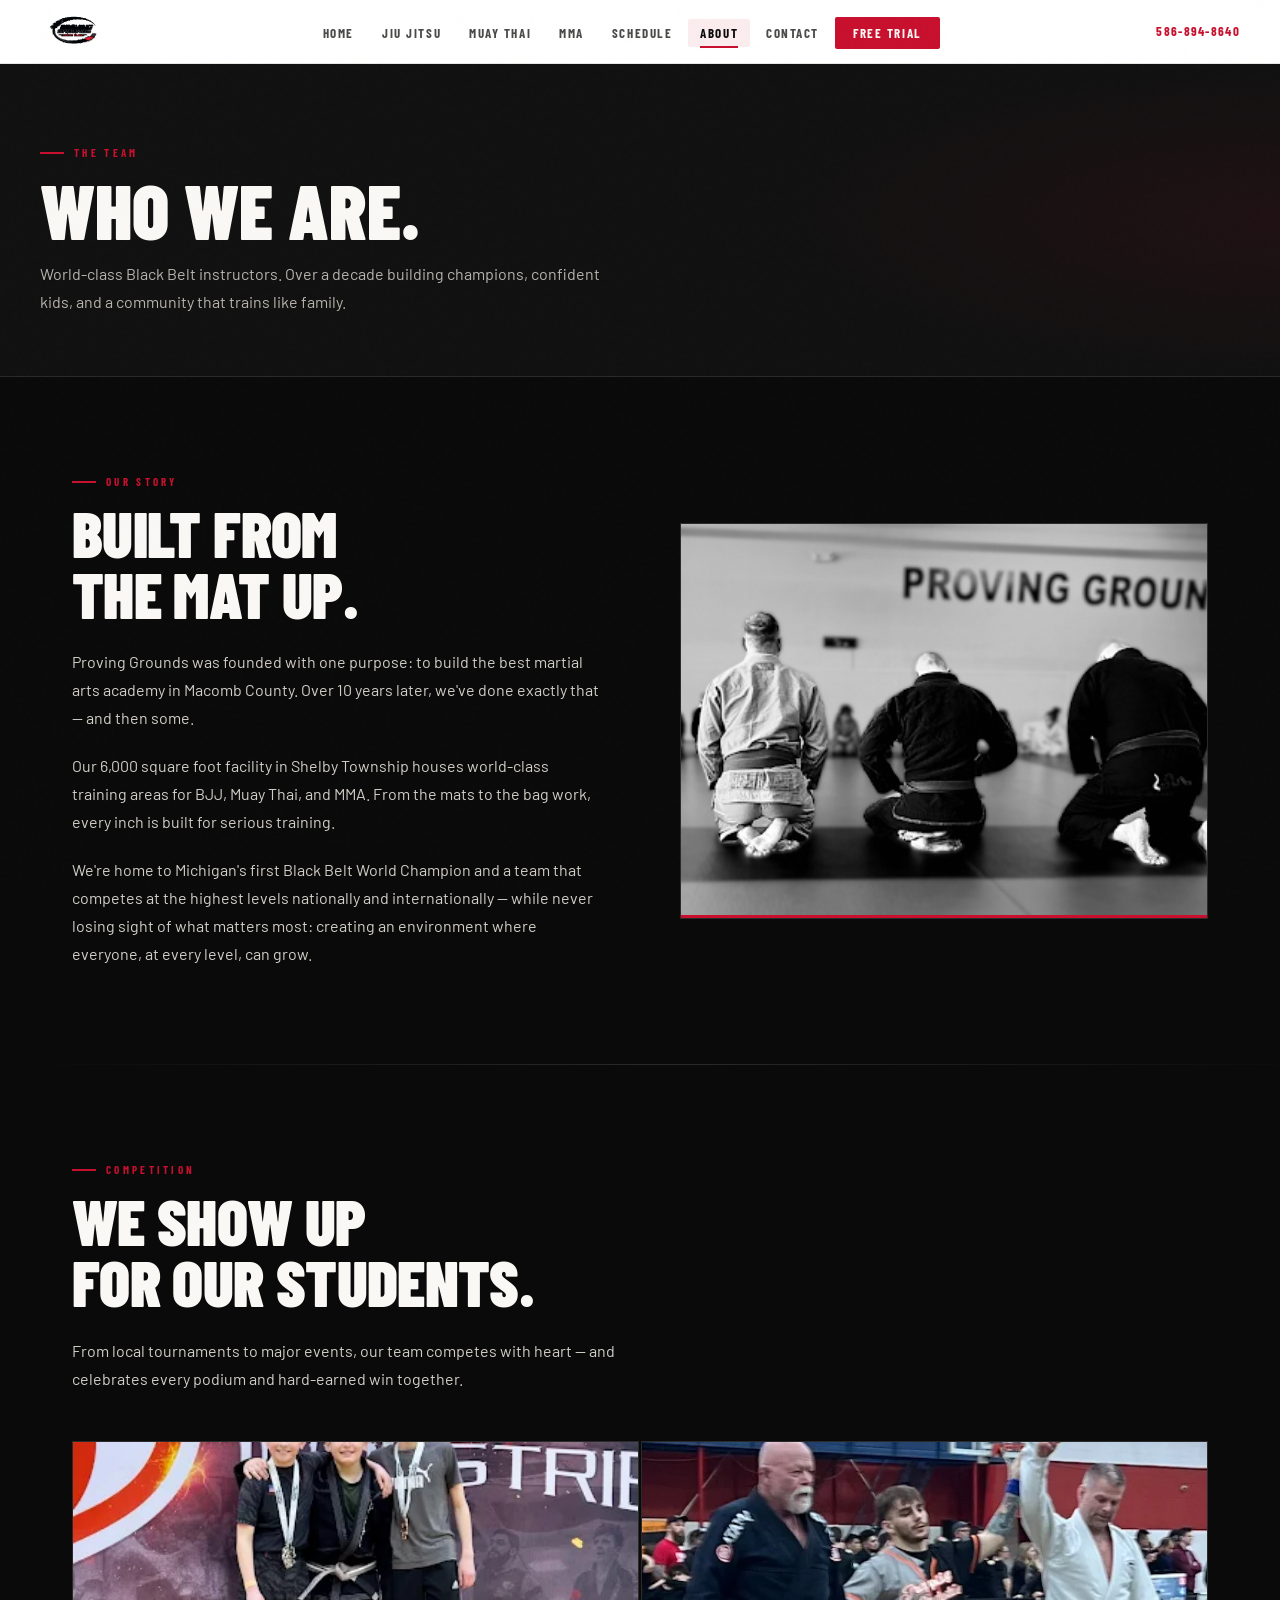
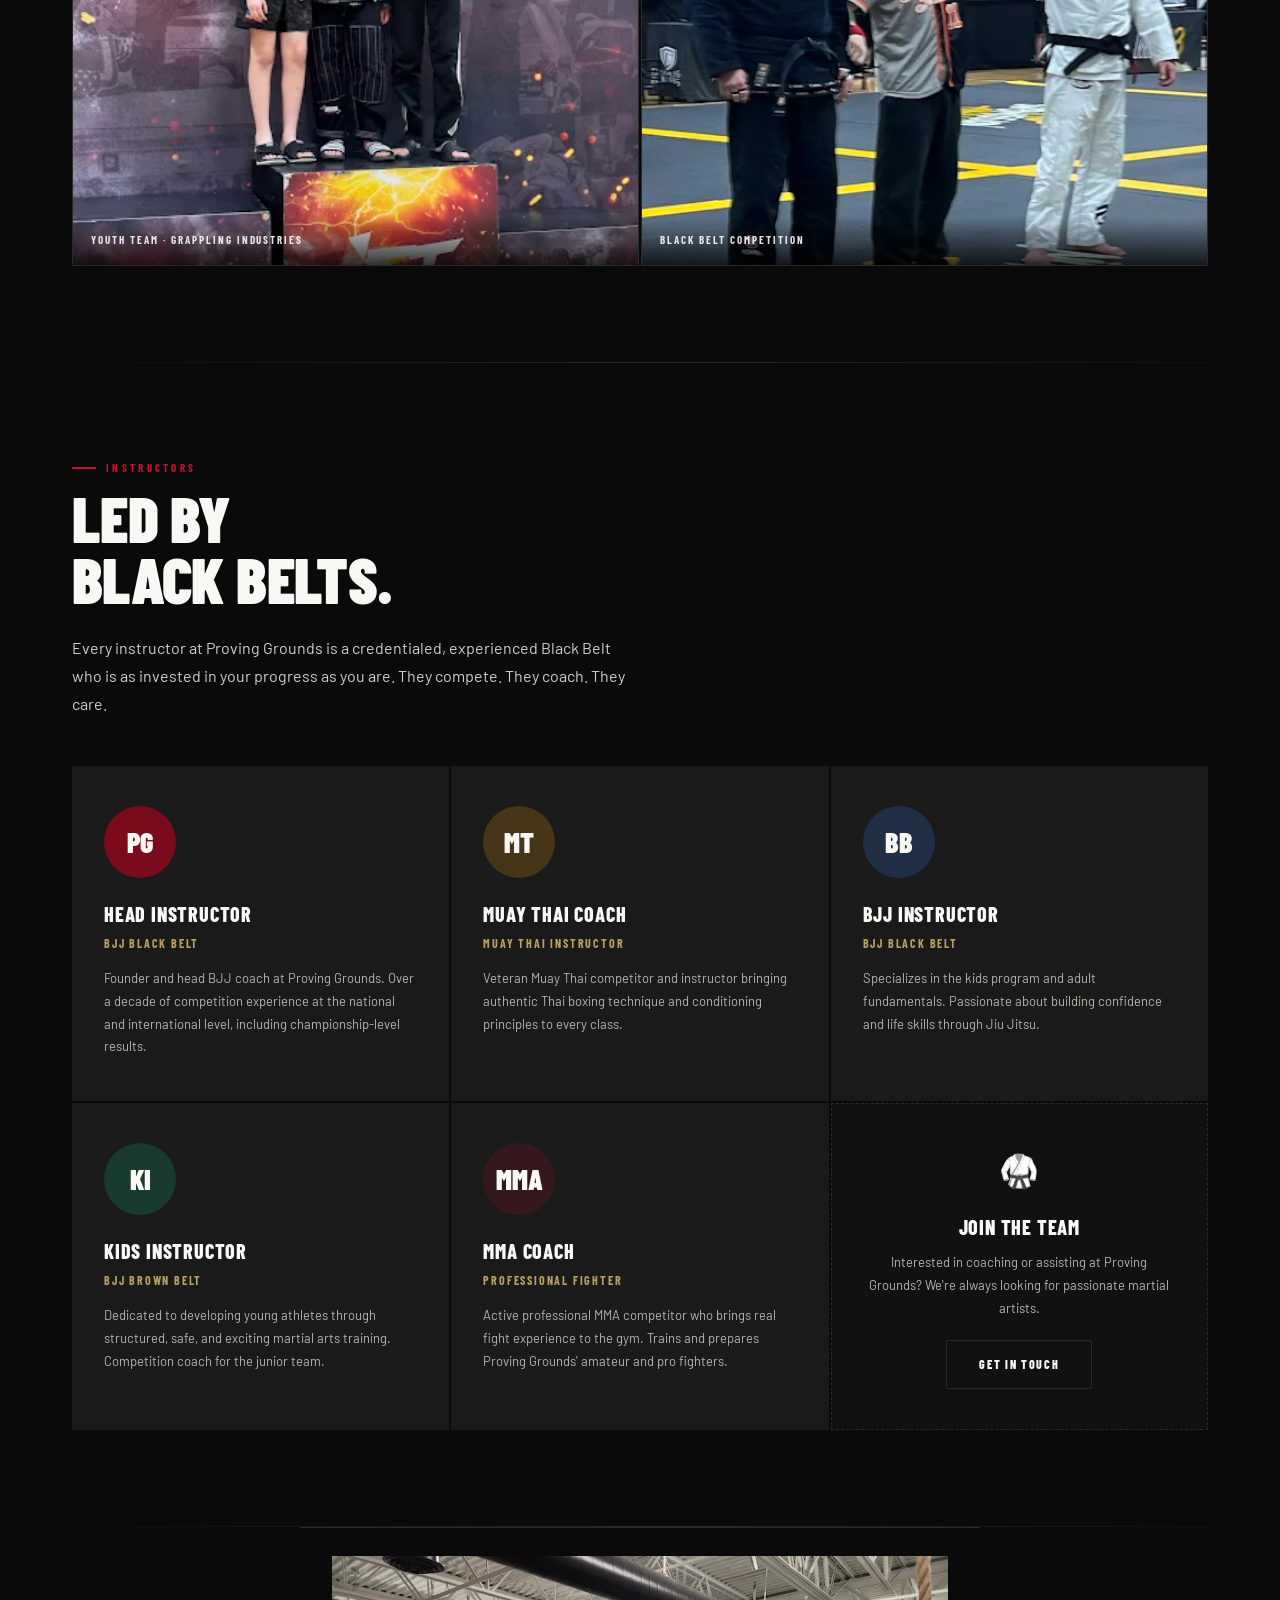
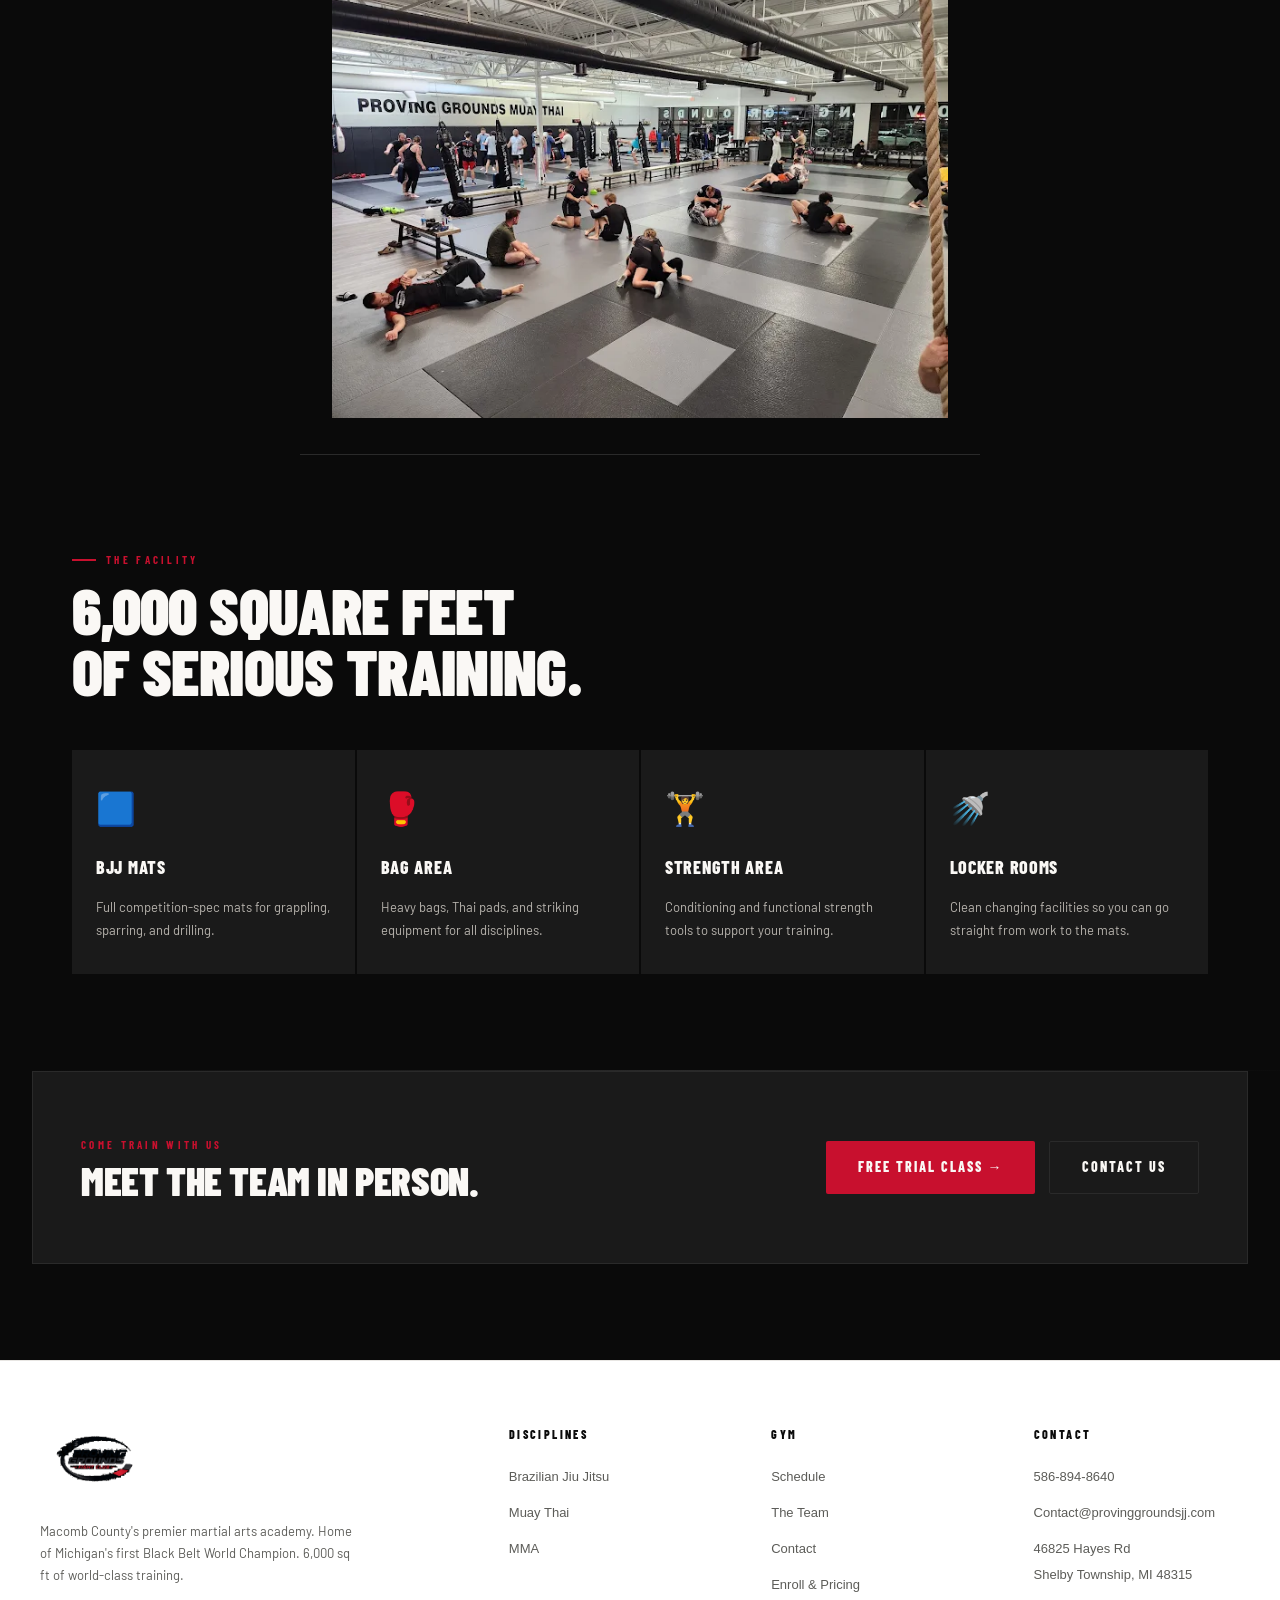
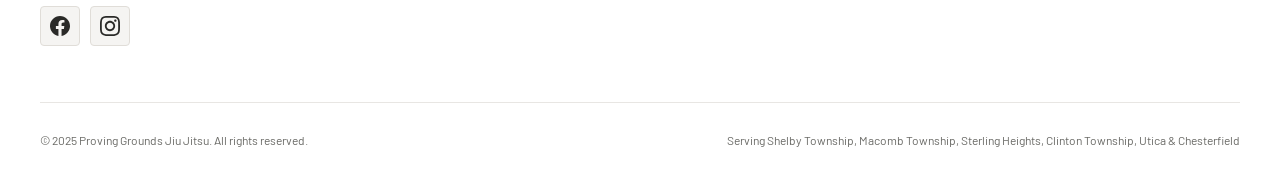
==== commit cc392c62: "Inset gym photo strip at native size to avoid pixelated upscaling Co-authored-by: Cursor <cursoragen" ====
--- a/about.html
+++ b/about.html
@@ -127,7 +127,7 @@
   <div class="divider"></div>
 
   <figure class="media-strip">
-    <img src="images/gym-floor-muay-thai.png" width="1600" height="900" alt="Wide view of the Proving Grounds training floor with students rolling and striking bags in the background." loading="lazy">
+    <img src="images/gym-floor-muay-thai.png" width="680" height="510" alt="Wide view of the Proving Grounds training floor with students rolling and striking bags in the background." loading="lazy">
   </figure>
 
   <!-- FACILITY -->
--- a/style.css
+++ b/style.css
@@ -9,8 +9,8 @@
   --red: #c8102e;
   --red-glow: #e01535;
   --red-dim: #7a0a1c;
-  --white: #f0ede8;
-  --muted: #888880;
+  --white: #faf8f5;
+  --muted: #b8b4ae;
   --gold: #b8a060;
   --font-display: 'Barlow Condensed', sans-serif;
   --font-body: 'Barlow', sans-serif;
@@ -40,14 +40,15 @@
   opacity: 0.35;
 }
 
-/* ── NAV ── */
+/* ── NAV (light bar) ── */
 nav {
   position: fixed;
   top: 0; left: 0; right: 0;
   z-index: 1000;
-  background: rgba(10,10,10,0.92);
-  backdrop-filter: blur(12px);
-  border-bottom: 1px solid var(--border);
+  isolation: isolate;
+  background: #ffffff;
+  border-bottom: 1px solid #e8e6e3;
+  box-shadow: 0 1px 0 rgba(0, 0, 0, 0.04);
   height: 64px;
   display: flex;
   align-items: center;
@@ -69,6 +70,7 @@
   align-items: center;
   flex-shrink: 0;
   line-height: 0;
+  background: transparent;
 }
 
 .nav-logo img {
@@ -77,6 +79,7 @@
   max-width: min(48vw, 200px);
   object-fit: contain;
   display: block;
+  background: transparent;
 }
 
 .nav-links {
@@ -87,7 +90,7 @@
 }
 
 .nav-links a {
-  color: var(--muted);
+  color: #4a4a48;
   text-decoration: none;
   font-family: var(--font-display);
   font-weight: 700;
@@ -100,9 +103,14 @@
   position: relative;
 }
 
-.nav-links a:hover, .nav-links a.active {
-  color: var(--white);
-  background: rgba(255,255,255,0.05);
+.nav-links a:hover {
+  color: #0a0a0a;
+  background: rgba(10, 10, 10, 0.06);
+}
+
+.nav-links a.active {
+  color: #0a0a0a;
+  background: rgba(200, 16, 46, 0.08);
 }
 
 .nav-links a.active::after {
@@ -120,6 +128,22 @@
   border-radius: 2px;
 }
 
+.nav-links a:focus-visible:not(.nav-cta),
+.nav-phone:focus-visible {
+  outline: 2px solid var(--red);
+  outline-offset: 2px;
+}
+
+.nav-cta:focus-visible {
+  outline: 2px solid #0a0a0a;
+  outline-offset: 2px;
+}
+
+.social-link:focus-visible {
+  outline: 2px solid var(--red);
+  outline-offset: 2px;
+}
+
 .nav-cta:hover { background: var(--red-glow) !important; }
 
 .nav-phone {
@@ -127,9 +151,14 @@
   font-weight: 700;
   font-size: 13px;
   letter-spacing: 0.1em;
-  color: var(--gold);
+  color: var(--red);
   text-decoration: none;
   margin-left: 12px;
+  white-space: nowrap;
+}
+
+.nav-phone:hover {
+  color: var(--red-glow);
 }
 
 /* Mobile nav toggle */
@@ -145,21 +174,8 @@
   display: block;
   width: 24px;
   height: 2px;
-  background: var(--white);
+  background: #1a1a1a;
   transition: all 0.3s;
-}
-
-.disciplines.facility-grid {
-  margin-top: 48px;
-  grid-template-columns: repeat(4, 1fr);
-}
-
-@media (max-width: 900px) {
-  .disciplines.facility-grid { grid-template-columns: repeat(2, 1fr); }
-}
-
-@media (max-width: 480px) {
-  .disciplines.facility-grid { grid-template-columns: 1fr; }
 }
 
 /* ── PAGE WRAPPER ── */
@@ -222,9 +238,11 @@
   width: 100%;
 }
 
-/* ── FULL-WIDTH PHOTO STRIP ── */
+/* ── INSET PHOTO (native resolution — avoids upscaling small assets) ── */
 .media-strip {
-  width: 100%;
+  max-width: 680px;
+  margin: 0 auto;
+  padding: 28px 32px 36px;
   border-top: 1px solid var(--border);
   border-bottom: 1px solid var(--border);
   background: var(--black);
@@ -232,10 +250,11 @@
 
 .media-strip img {
   width: 100%;
-  height: clamp(220px, 42vw, 480px);
-  object-fit: cover;
-  object-position: center 38%;
-  display: block;
+  max-width: 680px;
+  height: auto;
+  display: block;
+  margin: 0 auto;
+  object-fit: contain;
 }
 
 /* ── SPLIT + INLINE PHOTOS ── */
@@ -460,7 +479,7 @@
   letter-spacing: 0.04em;
 }
 
-p { color: #b0aca6; line-height: 1.75; }
+p { color: #d2cec8; line-height: 1.75; }
 
 /* ── DISCIPLINE CARDS ── */
 .disciplines {
@@ -526,6 +545,19 @@
   color: var(--red);
 }
 
+.disciplines.facility-grid {
+  margin-top: 48px;
+  grid-template-columns: repeat(4, 1fr);
+}
+
+@media (max-width: 900px) {
+  .disciplines.facility-grid { grid-template-columns: repeat(2, 1fr); }
+}
+
+@media (max-width: 480px) {
+  .disciplines.facility-grid { grid-template-columns: 1fr; }
+}
+
 /* ── DIVIDER ── */
 .divider {
   width: 100%;
@@ -761,10 +793,10 @@
   max-width: 560px;
 }
 
-/* ── FOOTER ── */
+/* ── FOOTER (light) ── */
 footer {
-  background: var(--deep);
-  border-top: 1px solid var(--border);
+  background: #ffffff;
+  border-top: 1px solid #e8e6e3;
   padding: 64px 32px 40px;
   margin-top: 96px;
 }
@@ -786,6 +818,7 @@
   margin-bottom: 16px;
   line-height: 0;
   text-decoration: none;
+  background: transparent;
 }
 
 .footer-logo img {
@@ -794,13 +827,14 @@
   max-width: min(100%, 260px);
   object-fit: contain;
   display: block;
+  background: transparent;
 }
 
 .footer-brand p {
   font-size: 13px;
-  color: var(--muted);
+  color: #5c5c58;
   line-height: 1.7;
-  max-width: 280px;
+  max-width: 320px;
 }
 
 .footer-col h4 {
@@ -809,7 +843,7 @@
   font-size: 12px;
   letter-spacing: 0.2em;
   text-transform: uppercase;
-  color: var(--white);
+  color: #0a0a0a;
   margin-bottom: 18px;
 }
 
@@ -821,16 +855,19 @@
 }
 
 .footer-col a {
-  color: var(--muted);
+  color: #5c5c58;
   text-decoration: none;
   font-size: 13px;
+  font-weight: 500;
   transition: color 0.2s;
 }
 
-.footer-col a:hover { color: var(--white); }
+.footer-col a:hover {
+  color: var(--red);
+}
 
 .footer-bottom {
-  border-top: 1px solid var(--border);
+  border-top: 1px solid #e8e6e3;
   padding-top: 28px;
   display: flex;
   align-items: center;
@@ -839,33 +876,41 @@
 
 .footer-bottom p {
   font-size: 12px;
-  color: #555;
+  color: #6a6a66;
+  line-height: 1.5;
 }
 
 .social-links {
   display: flex;
-  gap: 12px;
+  gap: 10px;
+  align-items: center;
+  margin-top: 20px;
 }
 
 .social-link {
-  width: 36px;
-  height: 36px;
-  background: var(--charcoal);
-  border: 1px solid var(--border);
-  border-radius: 2px;
+  width: 40px;
+  height: 40px;
+  background: #f5f4f2;
+  border: 1px solid #e0ddd8;
+  border-radius: 4px;
   display: flex;
   align-items: center;
   justify-content: center;
   text-decoration: none;
-  color: var(--muted);
-  font-size: 14px;
-  transition: all 0.2s;
+  color: #2a2a28;
+  transition: background 0.2s, border-color 0.2s, color 0.2s, transform 0.2s;
+}
+
+.social-link svg {
+  flex-shrink: 0;
+  display: block;
 }
 
 .social-link:hover {
   background: var(--red);
   border-color: var(--red);
-  color: var(--white);
+  color: #ffffff;
+  transform: translateY(-1px);
 }
 
 /* ── LEGEND ── */
@@ -986,8 +1031,9 @@
     flex-direction: column;
     position: fixed;
     top: 64px; left: 0; right: 0;
-    background: var(--deep);
-    border-bottom: 1px solid var(--border);
+    background: #ffffff;
+    border-bottom: 1px solid #e8e6e3;
+    box-shadow: 0 12px 32px rgba(0, 0, 0, 0.08);
     padding: 16px;
     gap: 2px;
   }
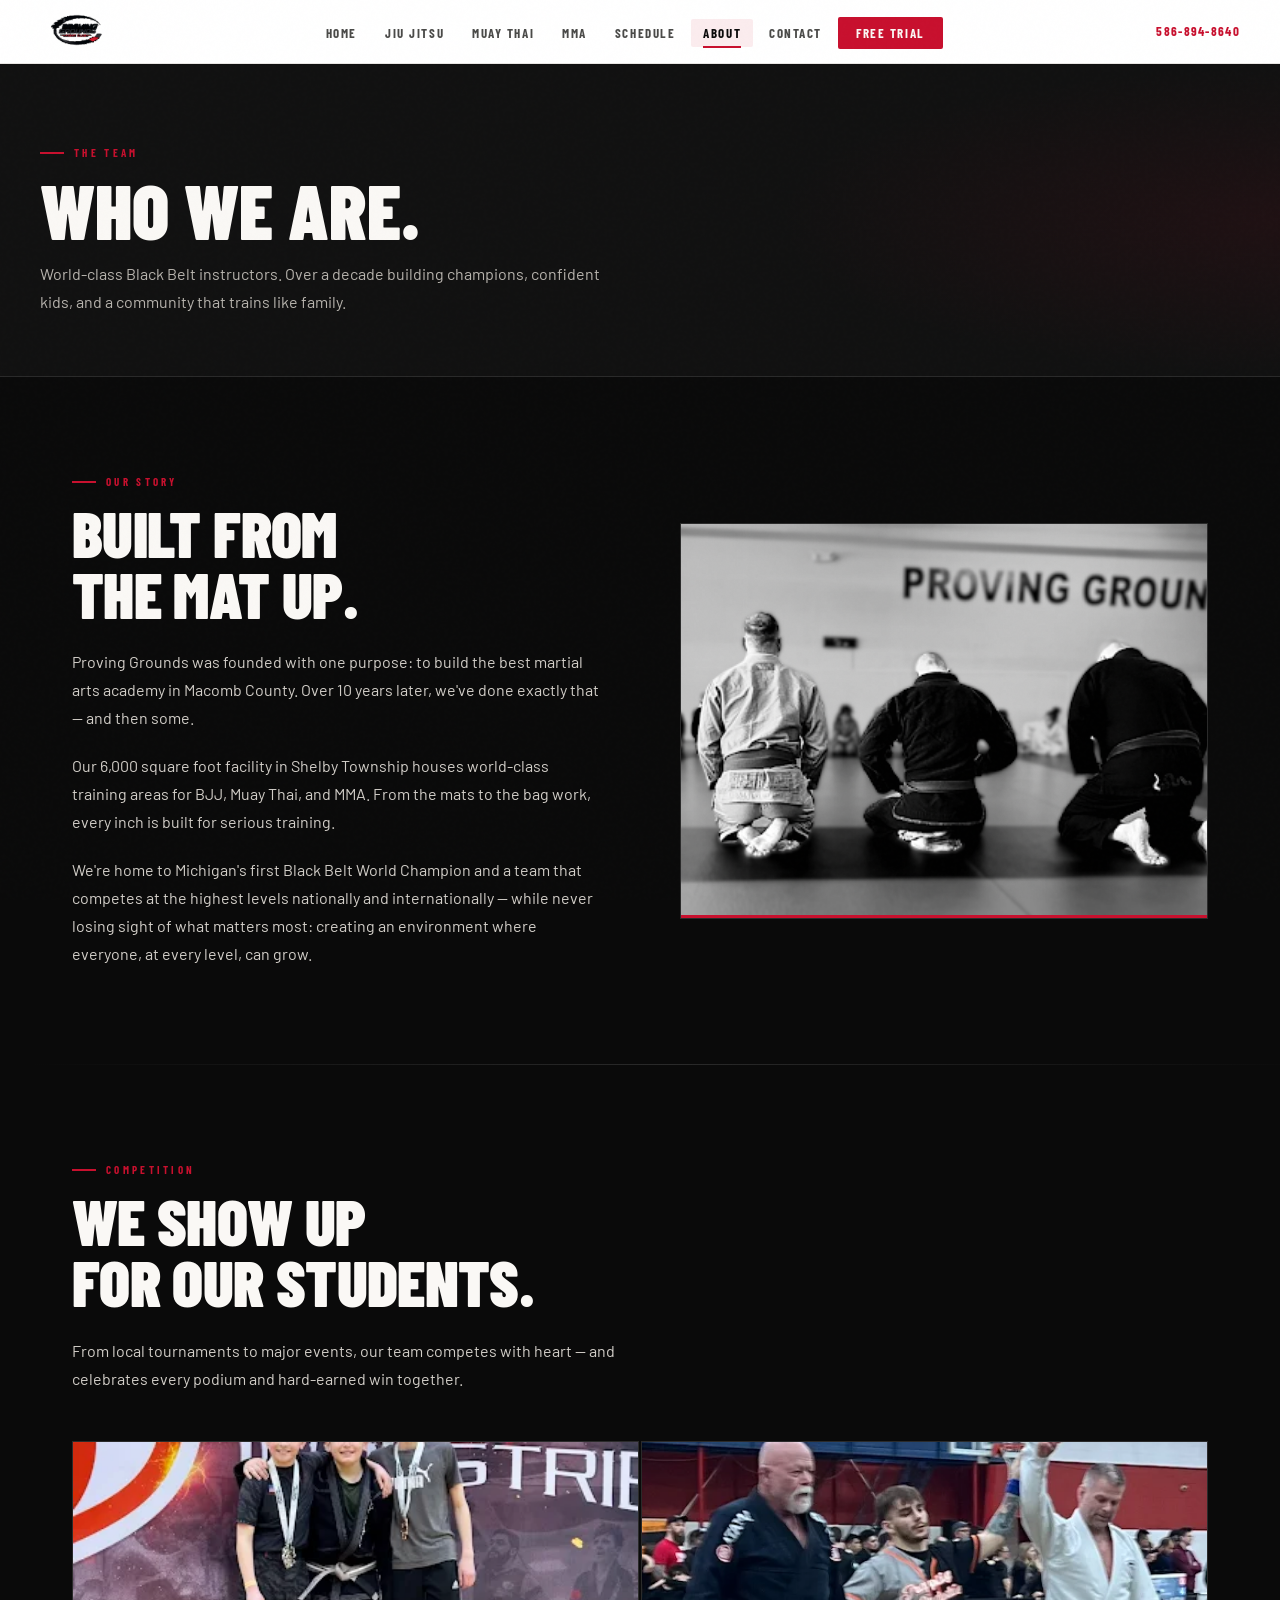
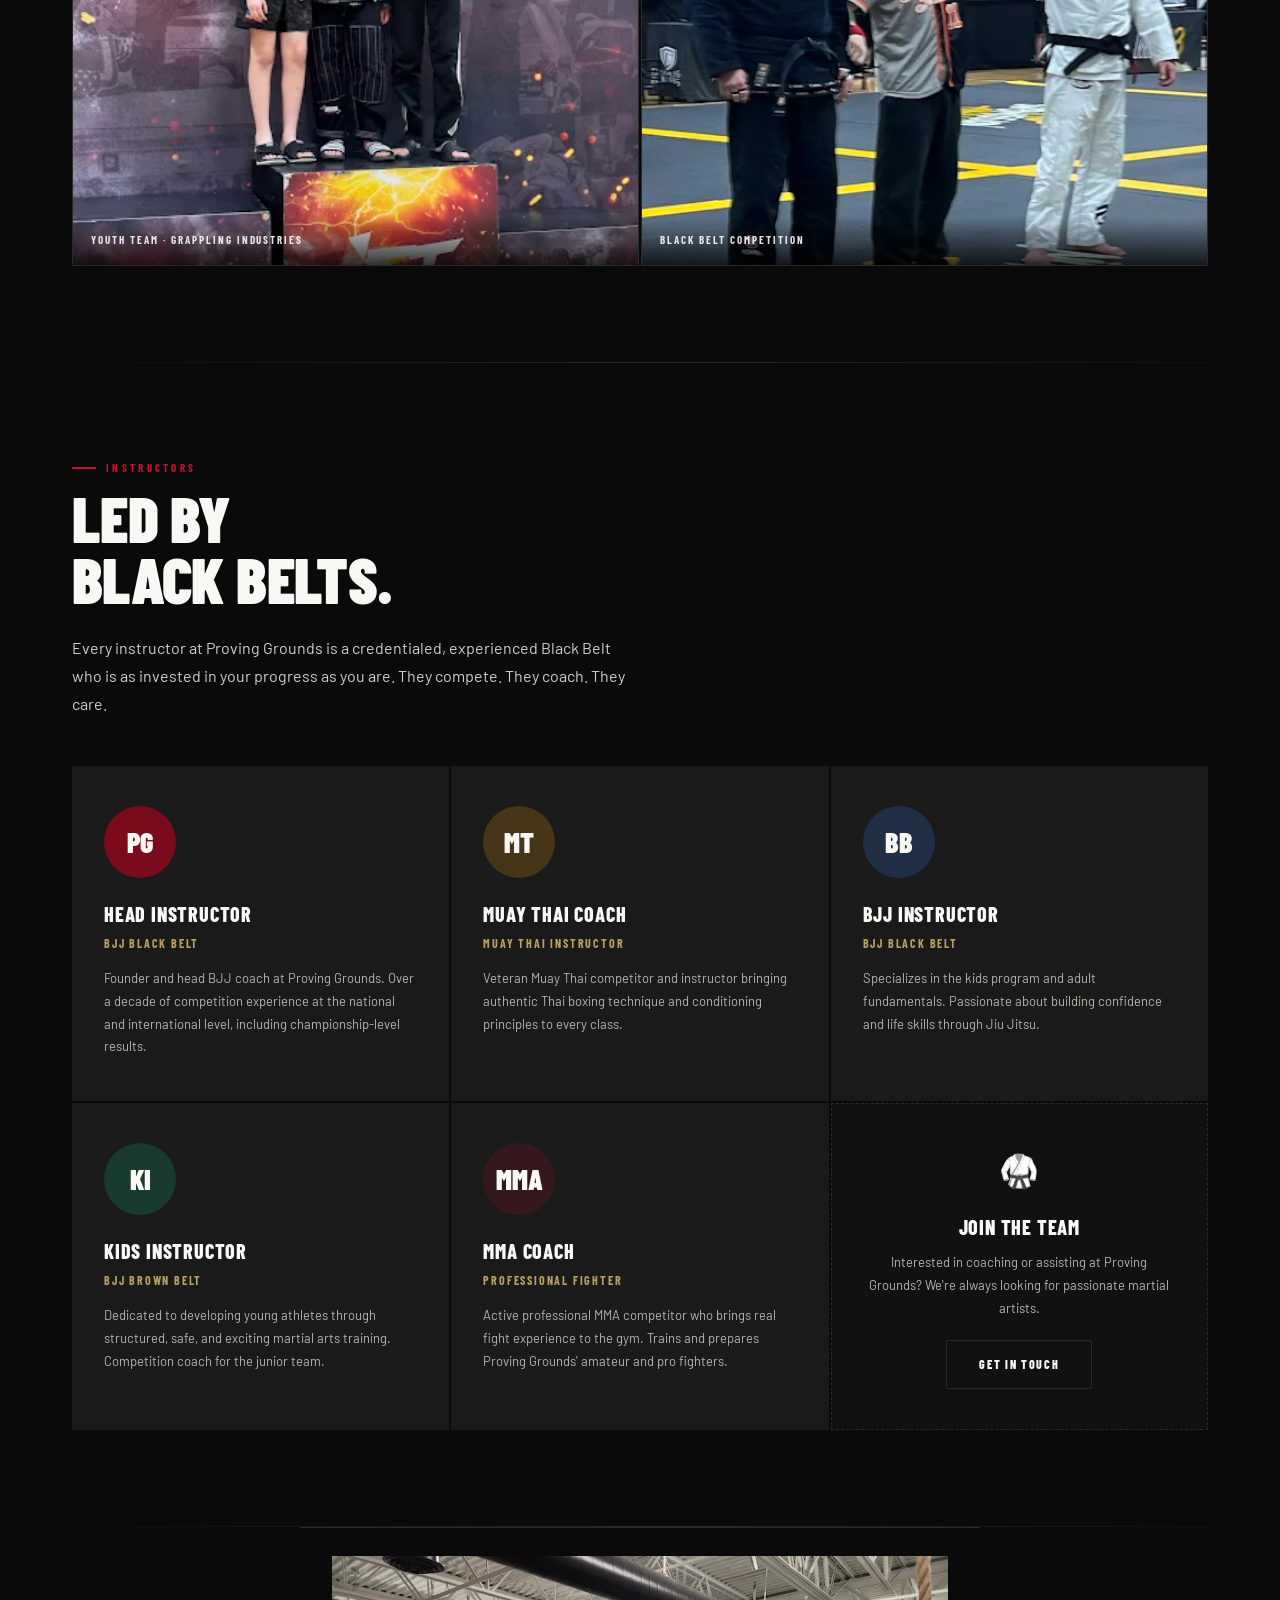
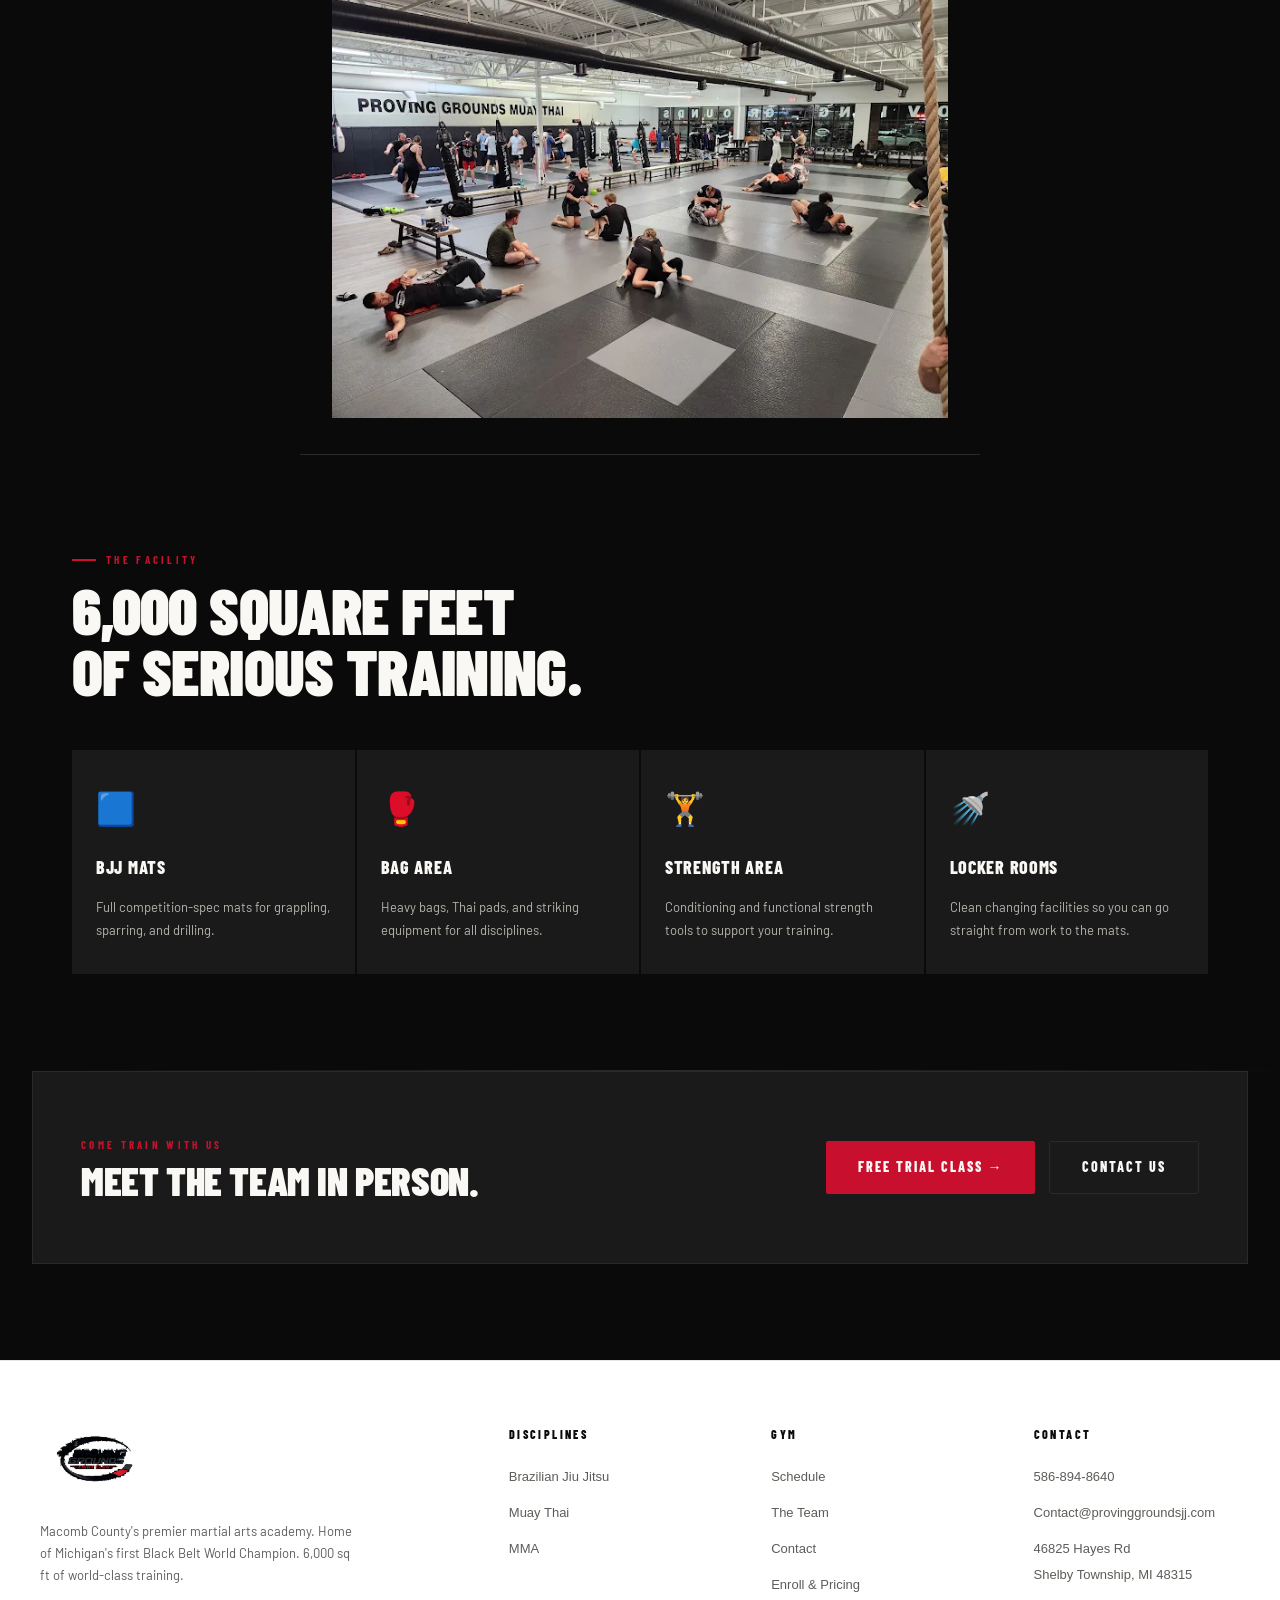
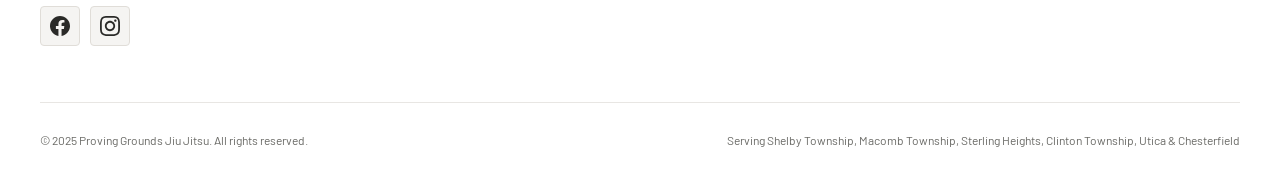
==== commit f92193c6: "Add favicon set: rounded red tile, PWA manifest, Apple, Windows tiles, Safari mask Co-authored-by: C" ====
--- a/about.html
+++ b/about.html
@@ -3,6 +3,24 @@
 <head>
   <meta charset="UTF-8">
   <meta name="viewport" content="width=device-width, initial-scale=1.0">
+  <!-- Favicons, touch icons, PWA, and Windows tiles -->
+  <link rel="icon" href="icons/favicon.ico" sizes="any">
+  <link rel="icon" type="image/png" sizes="16x16" href="icons/favicon-16x16.png">
+  <link rel="icon" type="image/png" sizes="32x32" href="icons/favicon-32x32.png">
+  <link rel="icon" type="image/png" sizes="48x48" href="icons/favicon-48x48.png">
+  <link rel="icon" type="image/png" sizes="96x96" href="icons/favicon-96x96.png">
+  <link rel="apple-touch-icon" sizes="180x180" href="icons/apple-touch-icon.png">
+  <link rel="apple-touch-icon" sizes="152x152" href="icons/apple-touch-icon-152.png">
+  <link rel="apple-touch-icon" sizes="167x167" href="icons/apple-touch-icon-167.png">
+  <link rel="mask-icon" href="icons/safari-pinned-tab.svg" color="#c8102e">
+  <link rel="manifest" href="site.webmanifest">
+  <meta name="msapplication-TileColor" content="#c8102e">
+  <meta name="msapplication-TileImage" content="icons/mstile-150x150.png">
+  <meta name="msapplication-config" content="browserconfig.xml">
+  <meta name="apple-mobile-web-app-capable" content="yes">
+  <meta name="apple-mobile-web-app-status-bar-style" content="black-translucent">
+  <meta name="apple-mobile-web-app-title" content="Proving Grounds">
+  <meta name="application-name" content="Proving Grounds">
   <meta name="description" content="Meet the coaches behind Proving Grounds Fight Club — credentialed Black Belts in BJJ, Muay Thai, and MMA. A decade of building competitors and confident students in Shelby Township.">
   <meta name="theme-color" content="#0a0a0a">
   <meta name="robots" content="index,follow">
--- a/style.css
+++ b/style.css
@@ -74,12 +74,15 @@
 }
 
 .nav-logo img {
-  height: 44px;
+  height: 48px;
   width: auto;
-  max-width: min(48vw, 200px);
+  max-width: min(52vw, 220px);
+  aspect-ratio: 1536 / 1023;
   object-fit: contain;
+  object-position: left center;
   display: block;
   background: transparent;
+  /* Correct intrinsic ratio (matches file) so the browser downscales cleanly */
 }
 
 .nav-links {
@@ -824,8 +827,10 @@
 .footer-logo img {
   height: 72px;
   width: auto;
-  max-width: min(100%, 260px);
+  max-width: min(100%, 280px);
+  aspect-ratio: 1536 / 1023;
   object-fit: contain;
+  object-position: left center;
   display: block;
   background: transparent;
 }
@@ -1041,8 +1046,8 @@
   .nav-toggle { display: flex; }
 
   .nav-logo img {
-    height: 36px;
-    max-width: min(44vw, 160px);
+    height: 40px;
+    max-width: min(48vw, 180px);
   }
 
   .hero-content { padding: 60px 20px; }
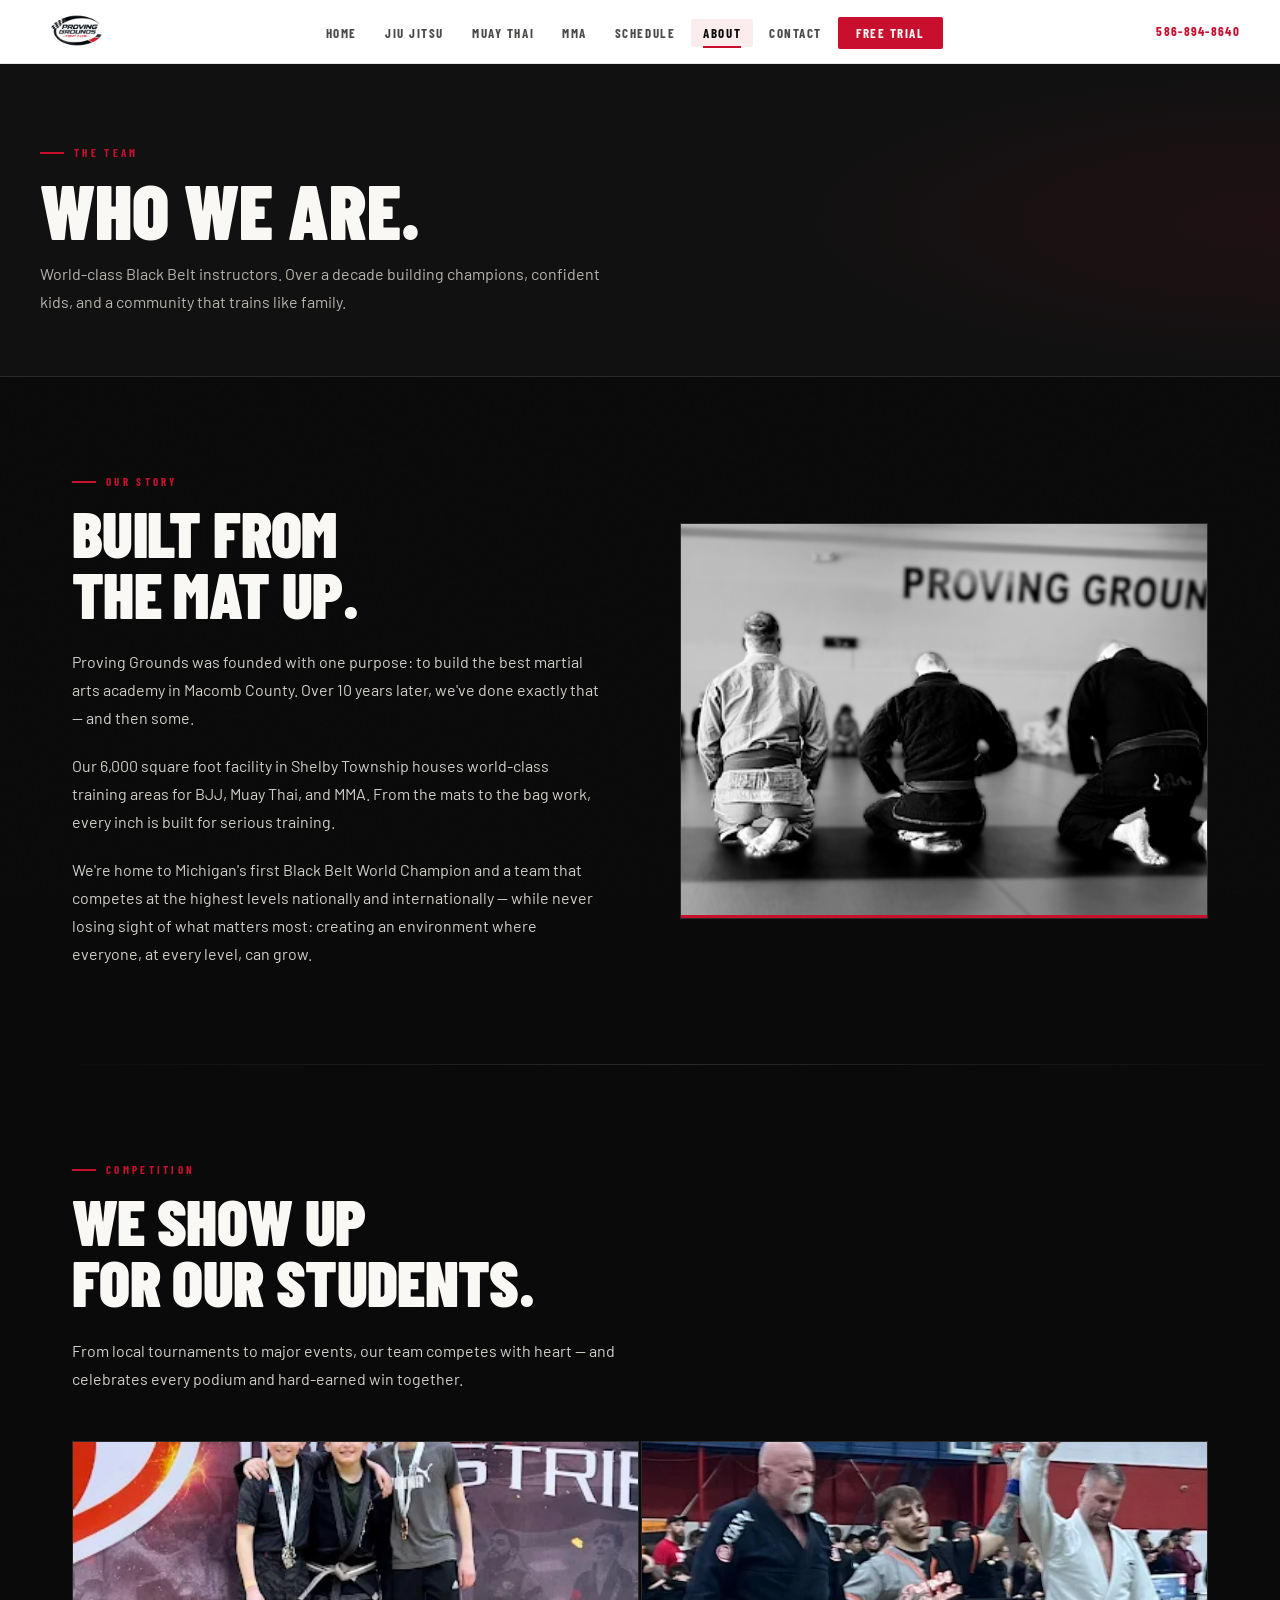
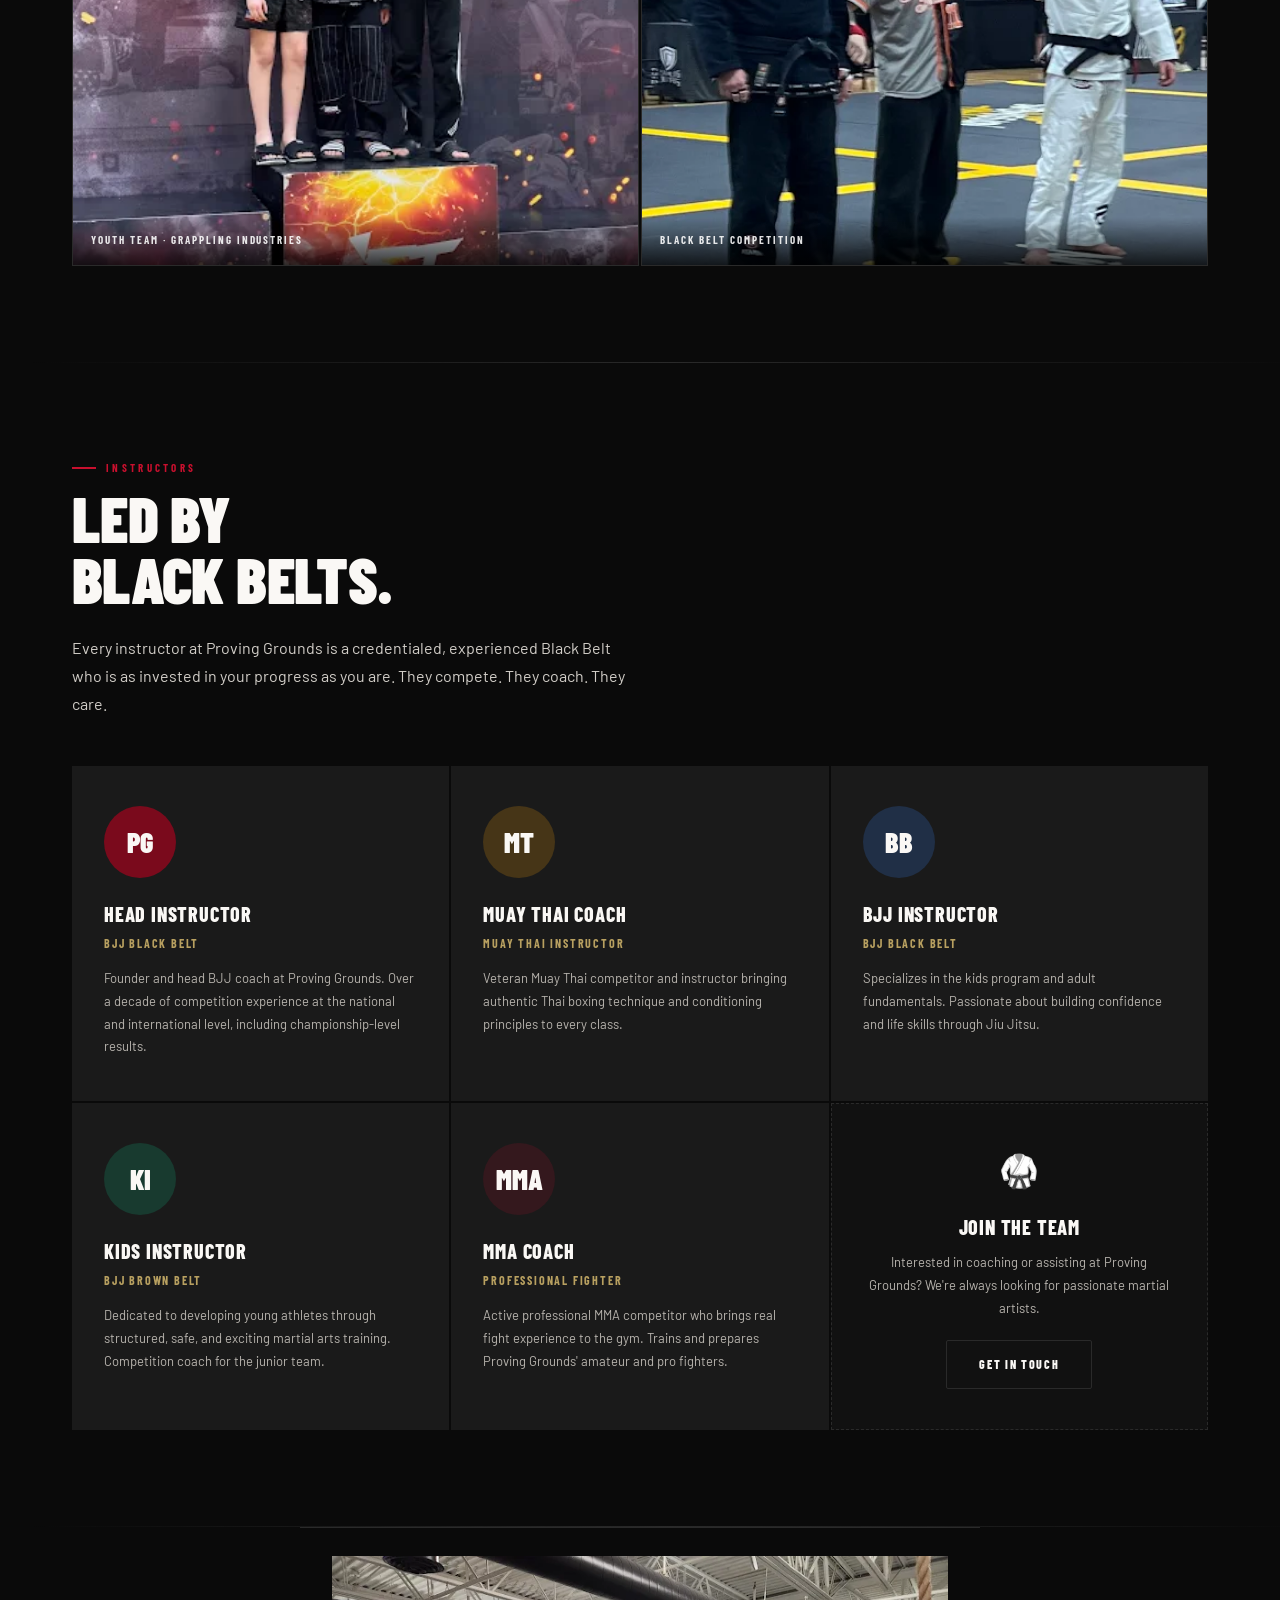
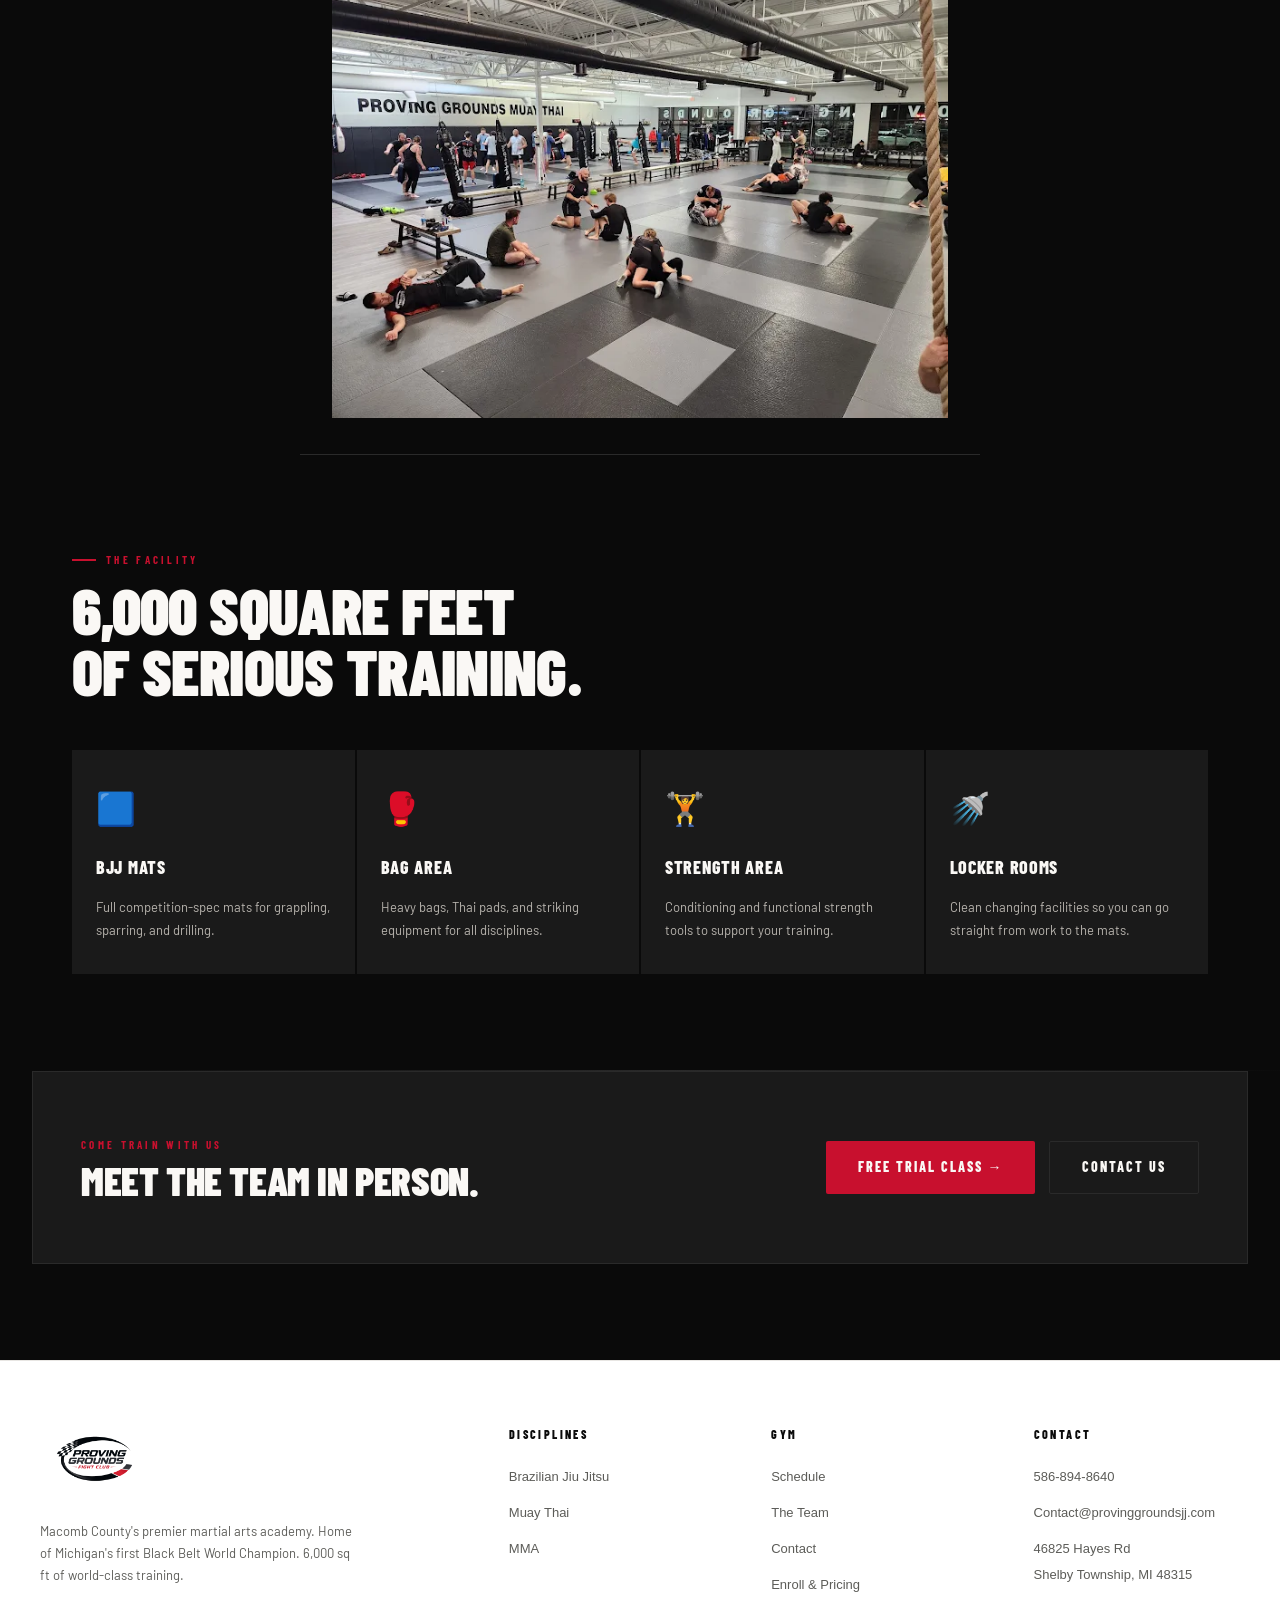
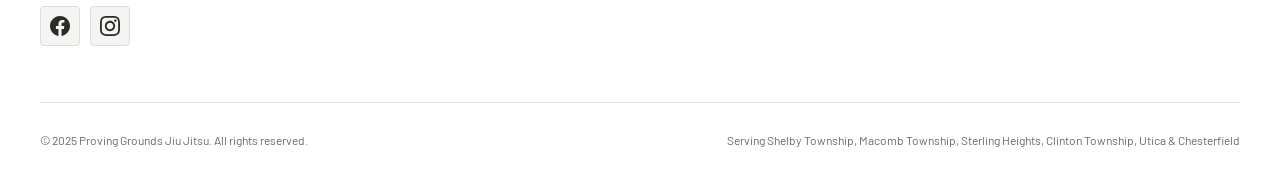
==== commit ae959054: "Refresh OG preview from current logo; cache-bust social image URLs (?v=4) Co-authored-by: Cursor <cu" ====
--- a/about.html
+++ b/about.html
@@ -32,8 +32,8 @@
   <meta property="og:url" content="https://adventurini.github.io/provinggrounds/about.html">
   <meta property="og:title" content="About Our Team &amp; Story | Proving Grounds Fight Club — Shelby Township, MI">
   <meta property="og:description" content="Meet the coaches behind Proving Grounds Fight Club — credentialed Black Belts in BJJ, Muay Thai, and MMA. A decade of building competitors and confident students in Shelby Township.">
-  <meta property="og:image" content="https://adventurini.github.io/provinggrounds/images/og-preview.png">
-  <meta property="og:image:secure_url" content="https://adventurini.github.io/provinggrounds/images/og-preview.png">
+  <meta property="og:image" content="https://cdn.jsdelivr.net/gh/adventurini/provinggrounds@main/images/og-preview.png?v=4">
+  <meta property="og:image:secure_url" content="https://cdn.jsdelivr.net/gh/adventurini/provinggrounds@main/images/og-preview.png?v=4">
   <meta property="og:image:type" content="image/png">
   <meta property="og:image:width" content="1200">
   <meta property="og:image:height" content="630">
@@ -41,7 +41,7 @@
   <meta name="twitter:card" content="summary_large_image">
   <meta name="twitter:title" content="About Our Team &amp; Story | Proving Grounds Fight Club — Shelby Township, MI">
   <meta name="twitter:description" content="Meet the coaches behind Proving Grounds Fight Club — credentialed Black Belts in BJJ, Muay Thai, and MMA. A decade of building competitors and confident students in Shelby Township.">
-  <meta name="twitter:image" content="https://adventurini.github.io/provinggrounds/images/og-preview.png">
+  <meta name="twitter:image" content="https://cdn.jsdelivr.net/gh/adventurini/provinggrounds@main/images/og-preview.png?v=4">
   <link rel="stylesheet" href="style.css">
 </head>
 <body>
--- a/style.css
+++ b/style.css
@@ -27,16 +27,17 @@
   font-size: 16px;
   line-height: 1.6;
   overflow-x: hidden;
-}
-
-/* ── NOISE OVERLAY ── */
+  position: relative;
+}
+
+/* ── NOISE OVERLAY (must stay BELOW nav / page / footer) ── */
 body::before {
   content: '';
   position: fixed;
   inset: 0;
   background-image: url("data:image/svg+xml,%3Csvg viewBox='0 0 256 256' xmlns='http://www.w3.org/2000/svg'%3E%3Cfilter id='noise'%3E%3CfeTurbulence type='fractalNoise' baseFrequency='0.9' numOctaves='4' stitchTiles='stitch'/%3E%3C/filter%3E%3Crect width='100%25' height='100%25' filter='url(%23noise)' opacity='0.04'/%3E%3C/svg%3E");
   pointer-events: none;
-  z-index: 9999;
+  z-index: 0;
   opacity: 0.35;
 }
 
@@ -44,7 +45,7 @@
 nav {
   position: fixed;
   top: 0; left: 0; right: 0;
-  z-index: 1000;
+  z-index: 2000;
   isolation: isolate;
   background: #ffffff;
   border-bottom: 1px solid #e8e6e3;
@@ -74,15 +75,11 @@
 }
 
 .nav-logo img {
+  display: block;
   height: 48px;
   width: auto;
-  max-width: min(52vw, 220px);
-  aspect-ratio: 1536 / 1023;
-  object-fit: contain;
-  object-position: left center;
-  display: block;
-  background: transparent;
-  /* Correct intrinsic ratio (matches file) so the browser downscales cleanly */
+  max-height: 48px;
+  max-width: min(200px, 46vw);
 }
 
 .nav-links {
@@ -182,7 +179,11 @@
 }
 
 /* ── PAGE WRAPPER ── */
-.page { padding-top: 64px; }
+.page {
+  padding-top: 64px;
+  position: relative;
+  z-index: 1;
+}
 
 /* ── HERO ── */
 .hero {
@@ -802,6 +803,8 @@
   border-top: 1px solid #e8e6e3;
   padding: 64px 32px 40px;
   margin-top: 96px;
+  position: relative;
+  z-index: 1;
 }
 
 .footer-inner {
@@ -825,14 +828,11 @@
 }
 
 .footer-logo img {
+  display: block;
   height: 72px;
   width: auto;
-  max-width: min(100%, 280px);
-  aspect-ratio: 1536 / 1023;
-  object-fit: contain;
-  object-position: left center;
-  display: block;
-  background: transparent;
+  max-height: 72px;
+  max-width: min(280px, 85vw);
 }
 
 .footer-brand p {
@@ -1047,6 +1047,7 @@
 
   .nav-logo img {
     height: 40px;
+    max-height: 40px;
     max-width: min(48vw, 180px);
   }
 
